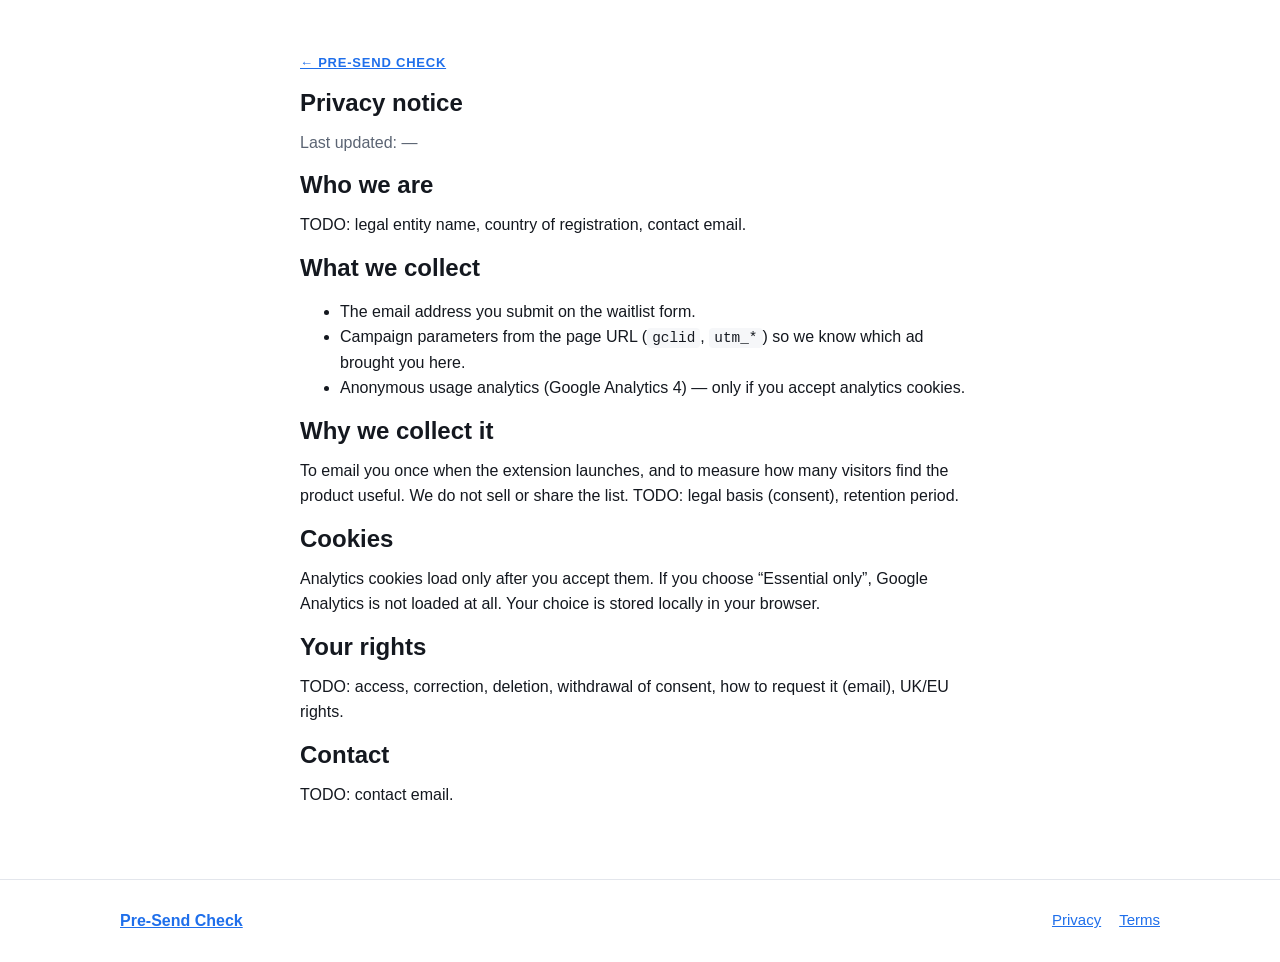
==== privacy.html @ e01e8b96 "Каркас лендинга Proposal Pre-Send Check Статический лендинг для проверки спроса на Chrome-расширение" ====
<!doctype html>
<html lang="en">
<head>
  <meta charset="utf-8">
  <meta name="viewport" content="width=device-width, initial-scale=1">
  <title>Privacy notice — Pre-Send Check</title>
  <meta name="description" content="How Pre-Send Check handles the email address you leave on the waitlist.">
  <meta name="robots" content="noindex">
  <link rel="icon" href="data:,">
  <link rel="stylesheet" href="assets/css/main.css">
</head>
<body>

<section class="section legal">
  <div class="container" style="max-width: 720px;">
    <p class="eyebrow"><a href="index.html">← Pre-Send Check</a></p>
    <h1>Privacy notice</h1>
    <p class="section__lead">Last updated: <!-- TODO: дата публикации --> —</p>

    <!-- TODO ЮРИДИЧЕСКИЙ ТЕКСТ. Без него Google Ads не пропустит модерацию.
         Ниже — каркас с пунктами, которые обязаны быть закрыты. Проверить перед запуском. -->

    <h2>Who we are</h2>
    <p>TODO: legal entity name, country of registration, contact email.</p>

    <h2>What we collect</h2>
    <ul>
      <li>The email address you submit on the waitlist form.</li>
      <li>Campaign parameters from the page URL (<code>gclid</code>, <code>utm_*</code>) so we know
        which ad brought you here.</li>
      <li>Anonymous usage analytics (Google Analytics 4) — only if you accept analytics cookies.</li>
    </ul>

    <h2>Why we collect it</h2>
    <p>
      To email you once when the extension launches, and to measure how many visitors find the
      product useful. We do not sell or share the list. TODO: legal basis (consent), retention
      period.
    </p>

    <h2>Cookies</h2>
    <p>
      Analytics cookies load only after you accept them. If you choose “Essential only”, Google
      Analytics is not loaded at all. Your choice is stored locally in your browser.
    </p>

    <h2>Your rights</h2>
    <p>TODO: access, correction, deletion, withdrawal of consent, how to request it (email), UK/EU rights.</p>

    <h2>Contact</h2>
    <p>TODO: contact email.</p>
  </div>
</section>

<footer class="footer">
  <div class="container footer__inner">
    <p class="footer__brand"><a href="index.html">Pre-Send Check</a></p>
    <nav class="footer__links">
      <a href="privacy.html">Privacy</a>
      <a href="terms.html">Terms</a>
    </nav>
  </div>
</footer>

<!-- Атрибуцию снимаем и здесь: человек мог зайти сразу на эту страницу из рекламы. -->
<script src="assets/js/config.js"></script>
<script src="assets/js/analytics.js"></script>
<script src="assets/js/app.js"></script>
</body>
</html>
---- assets/css/main.css ----
/* ============================================================
   Pre-Send Check — лендинг
   Порядок: токены → база → утилиты → секции → демо → модалка → баннер → адаптив
   Внешних шрифтов нет намеренно: блокирующая загрузка бьёт по CR.
   ============================================================ */

:root {
  --bg: #ffffff;
  --bg-muted: #f6f7f9;
  --text: #14181f;
  --text-soft: #5b6473;
  --border: #e3e6ec;

  --accent: #1f6feb;
  --accent-dark: #1a5cc4;

  --red: #d93838;
  --yellow: #e0a409;
  --green: #1a9c53;

  --red-soft: #fdeaea;
  --yellow-soft: #fdf4e0;
  --green-soft: #e8f6ee;

  --radius: 10px;
  --radius-lg: 16px;
  --shadow: 0 1px 2px rgba(20, 24, 31, .06), 0 8px 24px rgba(20, 24, 31, .06);

  --mono: ui-monospace, SFMono-Regular, "SF Mono", Menlo, Consolas, monospace;
  --sans: -apple-system, BlinkMacSystemFont, "Segoe UI", Roboto, Helvetica, Arial, sans-serif;
}

* { box-sizing: border-box; }

body {
  margin: 0;
  background: var(--bg);
  color: var(--text);
  font: 16px/1.6 var(--sans);
  -webkit-font-smoothing: antialiased;
}

body.is-locked { overflow: hidden; }

h1, h2, h3 { line-height: 1.2; margin: 0 0 .5em; }
p { margin: 0 0 1em; }
a { color: var(--accent); }

code {
  font: .9em/1 var(--mono);
  background: var(--bg-muted);
  padding: .15em .35em;
  border-radius: 4px;
}

.container {
  max-width: 1080px;
  margin: 0 auto;
  padding: 0 20px;
}

/* --- Кнопки ------------------------------------------------ */

.button {
  display: inline-flex;
  align-items: center;
  justify-content: center;
  gap: .5em;
  font: 600 15px/1 var(--sans);
  padding: 12px 20px;
  border: 1px solid transparent;
  border-radius: var(--radius);
  cursor: pointer;
  transition: background-color .15s, opacity .15s;
}

.button:disabled { opacity: .6; cursor: default; }

.button--primary { background: var(--accent); color: #fff; }
.button--primary:hover:not(:disabled) { background: var(--accent-dark); }

.button--ghost {
  background: transparent;
  color: var(--text);
  border-color: var(--border);
}
.button--ghost:hover { background: var(--bg-muted); }

.button--lg { padding: 15px 28px; font-size: 17px; }
.button--full { width: 100%; }

/* --- Секции ------------------------------------------------ */

.eyebrow {
  font: 600 13px/1 var(--sans);
  letter-spacing: .06em;
  text-transform: uppercase;
  color: var(--text-soft);
  margin-bottom: 20px;
}

.hero { padding: 72px 0 48px; }
.hero__inner { max-width: 720px; }
.hero__title { font-size: clamp(32px, 5vw, 52px); letter-spacing: -.02em; }
.hero__subtitle { font-size: 19px; color: var(--text-soft); margin-bottom: 28px; }
.hero__note { font-size: 14px; color: var(--text-soft); margin: 14px 0 0; }

.section { padding: 56px 0; }
.section--muted { background: var(--bg-muted); }
.section--cta { text-align: center; padding: 72px 0; }
.section__title { font-size: clamp(24px, 3vw, 32px); }
.section__lead { color: var(--text-soft); max-width: 560px; }
.section__lead--wide { max-width: 720px; font-size: 18px; }

.cards {
  display: grid;
  grid-template-columns: repeat(auto-fit, minmax(240px, 1fr));
  gap: 20px;
  margin-top: 28px;
}

.card {
  background: var(--bg);
  border: 1px solid var(--border);
  border-radius: var(--radius-lg);
  padding: 22px;
}
.card__icon { font-size: 22px; }
.card__title { font-size: 17px; margin-top: 10px; }
.card__text { color: var(--text-soft); font-size: 15px; margin: 0; }

.steps {
  list-style: none;
  padding: 0;
  margin: 28px 0 0;
  display: grid;
  grid-template-columns: repeat(auto-fit, minmax(240px, 1fr));
  gap: 24px;
}
.step__num {
  display: inline-flex;
  align-items: center;
  justify-content: center;
  width: 30px;
  height: 30px;
  border-radius: 50%;
  background: var(--accent);
  color: #fff;
  font: 600 14px/1 var(--sans);
}
.step__title { font-size: 17px; margin-top: 12px; }
.step__text { color: var(--text-soft); font-size: 15px; margin: 0; }

.footer { border-top: 1px solid var(--border); padding: 28px 0; }
.footer__inner { display: flex; justify-content: space-between; gap: 16px; flex-wrap: wrap; }
.footer__brand { font-weight: 600; margin: 0; }
.footer__links { display: flex; gap: 18px; font-size: 15px; }

/* ============================================================
   ДЕМО
   ============================================================ */

.demo__tabs { display: flex; gap: 8px; flex-wrap: wrap; margin: 24px 0 14px; }

.demo__tab {
  font: 500 14px/1 var(--sans);
  padding: 9px 14px;
  border: 1px solid var(--border);
  border-radius: 999px;
  background: var(--bg);
  color: var(--text-soft);
  cursor: pointer;
}
.demo__tab.is-active {
  background: var(--text);
  border-color: var(--text);
  color: #fff;
}

.demo__window {
  display: grid;
  grid-template-columns: 1.25fr 1fr;
  gap: 0;
  border: 1px solid var(--border);
  border-radius: var(--radius-lg);
  background: var(--bg);
  box-shadow: var(--shadow);
  overflow: hidden;
}

.demo__pane { padding: 18px 20px 22px; min-width: 0; }
.demo__pane--panel { background: var(--bg-muted); border-left: 1px solid var(--border); }

.demo__pane-head {
  display: flex;
  align-items: center;
  justify-content: space-between;
  margin-bottom: 14px;
}
.demo__pane-title { font: 600 13px/1 var(--sans); color: var(--text-soft); }

.demo__badge {
  font: 600 11px/1 var(--sans);
  letter-spacing: .06em;
  text-transform: uppercase;
  color: var(--text-soft);
  background: var(--bg-muted);
  border: 1px solid var(--border);
  border-radius: 999px;
  padding: 5px 10px;
}

.demo__text-wrap { position: relative; overflow: hidden; }

.demo__text {
  margin: 0;
  font: 14px/1.7 var(--mono);
  white-space: pre-wrap;
  word-break: break-word;
}

/* Полоса сканирования: 1.2 с сверху вниз, синхронно с config.scanDurationMs */
.demo__scanline {
  position: absolute;
  left: 0;
  right: 0;
  top: 0;
  height: 40px;
  opacity: 0;
  background: linear-gradient(180deg, transparent, rgba(31, 111, 235, .16), transparent);
}
.demo.is-scanning .demo__scanline {
  opacity: 1;
  animation: scan 1.2s linear;
}
@keyframes scan {
  from { transform: translateY(-40px); }
  to   { transform: translateY(100%); }
}

/* Подсветка фрагментов — строится в demo.js по полю match */
.hl {
  background: transparent;
  color: inherit;
  border-radius: 3px;
  padding: 1px 2px;
  box-shadow: inset 0 -2px 0 currentColor;
}
.hl--placeholder { color: var(--red); background: var(--red-soft); }
.hl--tos_risk    { color: var(--red); background: var(--red-soft); }
.hl--ai_cliche   { color: var(--yellow); background: var(--yellow-soft); }
.hl.is-active { outline: 2px solid currentColor; outline-offset: 1px; }

/* Светофор */
.light {
  display: flex;
  gap: 10px;
  padding: 12px 14px;
  background: var(--bg);
  border: 1px solid var(--border);
  border-radius: var(--radius);
}
.light__dot {
  width: 20px;
  height: 20px;
  border-radius: 50%;
  background: #d7dae1;
  transition: background-color .2s;
}
.light[data-verdict="red"]    .light__dot--red    { background: var(--red); }
.light[data-verdict="yellow"] .light__dot--yellow { background: var(--yellow); }
.light[data-verdict="green"]  .light__dot--green  { background: var(--green); }

.light__caption {
  min-height: 1.6em;
  margin: 10px 0 14px;
  font: 600 15px/1.4 var(--sans);
}

.demo__run { width: 100%; }
.demo__hint { font-size: 13px; color: var(--text-soft); margin: 12px 0 0; }

/* Карточки проблем */
.issues { list-style: none; padding: 0; margin: 16px 0 0; display: grid; gap: 8px; }

.issue {
  background: var(--bg);
  border: 1px solid var(--border);
  border-left: 3px solid var(--border);
  border-radius: var(--radius);
  opacity: 0;
  transform: translateY(6px);
  transition: opacity .2s, transform .2s;
}
.issue.is-visible { opacity: 1; transform: none; }
.issue--critical { border-left-color: var(--red); }
.issue--warning  { border-left-color: var(--yellow); }
.issue--note     { border-left-color: var(--green); }

.issue__head {
  display: flex;
  align-items: flex-start;
  gap: 10px;
  width: 100%;
  padding: 12px;
  background: none;
  border: 0;
  text-align: left;
  cursor: pointer;
  font: inherit;
}
.issue__icon { line-height: 1.4; }
.issue__titles { flex: 1; min-width: 0; }
.issue__category {
  display: block;
  font: 600 11px/1.4 var(--sans);
  letter-spacing: .05em;
  text-transform: uppercase;
  color: var(--text-soft);
}
.issue__title { display: block; font-size: 14px; font-weight: 500; }
.issue__chevron { color: var(--text-soft); transition: transform .15s; }
.issue.is-open .issue__chevron { transform: rotate(180deg); }

.issue__body { padding: 0 12px 12px 34px; }
.issue__detail { font-size: 14px; color: var(--text-soft); margin-bottom: .6em; }
.issue__fix { font-size: 14px; margin: 0; }
.issue__fix-label {
  font: 600 11px/1 var(--sans);
  letter-spacing: .05em;
  text-transform: uppercase;
  color: var(--green);
  margin-right: 6px;
}

/* ============================================================
   МОДАЛКА
   ============================================================ */

.modal { position: fixed; inset: 0; z-index: 50; display: grid; place-items: center; padding: 20px; }
.modal[hidden] { display: none; }
.modal__backdrop { position: absolute; inset: 0; background: rgba(20, 24, 31, .55); }

.modal__dialog {
  position: relative;
  width: 100%;
  max-width: 420px;
  background: var(--bg);
  border-radius: var(--radius-lg);
  padding: 28px;
  box-shadow: 0 20px 60px rgba(20, 24, 31, .3);
}

.modal__close {
  position: absolute;
  top: 10px;
  right: 12px;
  width: 32px;
  height: 32px;
  font-size: 22px;
  line-height: 1;
  background: none;
  border: 0;
  color: var(--text-soft);
  cursor: pointer;
}

.modal__title { font-size: 22px; }
.modal__text { color: var(--text-soft); font-size: 15px; }

.lead__label {
  display: block;
  font: 600 13px/1 var(--sans);
  margin-bottom: 6px;
}
.lead__input {
  width: 100%;
  font: 16px/1 var(--sans);
  padding: 12px 14px;
  border: 1px solid var(--border);
  border-radius: var(--radius);
  margin-bottom: 12px;
}
.lead__input:focus { outline: 2px solid var(--accent); outline-offset: 1px; }
.lead__input[aria-invalid="true"] { border-color: var(--red); }
.lead__error { color: var(--red); font-size: 14px; margin: -4px 0 10px; }
.lead__legal { font-size: 12px; color: var(--text-soft); margin: 12px 0 0; }

.price__amount { font: 700 40px/1 var(--sans); margin: 4px 0 8px; }
.price__period { font-size: 17px; font-weight: 500; color: var(--text-soft); }
.price__done { margin: 12px 0 0; font-size: 14px; color: var(--green); font-weight: 600; }

/* ============================================================
   COOKIE-БАННЕР
   ============================================================ */

.cookie {
  position: fixed;
  bottom: 16px;
  left: 16px;
  right: 16px;
  z-index: 40;
  max-width: 620px;
  margin: 0 auto;
  display: flex;
  align-items: center;
  gap: 16px;
  flex-wrap: wrap;
  padding: 14px 16px;
  background: var(--bg);
  border: 1px solid var(--border);
  border-radius: var(--radius-lg);
  box-shadow: var(--shadow);
}
.cookie[hidden] { display: none; }
.cookie__text { flex: 1; min-width: 220px; font-size: 14px; margin: 0; color: var(--text-soft); }
.cookie__actions { display: flex; gap: 8px; }
.cookie .button { padding: 9px 14px; font-size: 14px; }

/* ============================================================
   АДАПТИВ — две колонки не помещаются ниже 900px
   ============================================================ */

@media (max-width: 899px) {
  .demo__window { grid-template-columns: 1fr; }
  .demo__pane--panel { border-left: 0; border-top: 1px solid var(--border); }
  .hero { padding: 48px 0 32px; }
  .section { padding: 40px 0; }
}

@media (prefers-reduced-motion: reduce) {
  * { animation: none !important; transition: none !important; }
  .demo.is-scanning .demo__scanline { opacity: 0; }
}
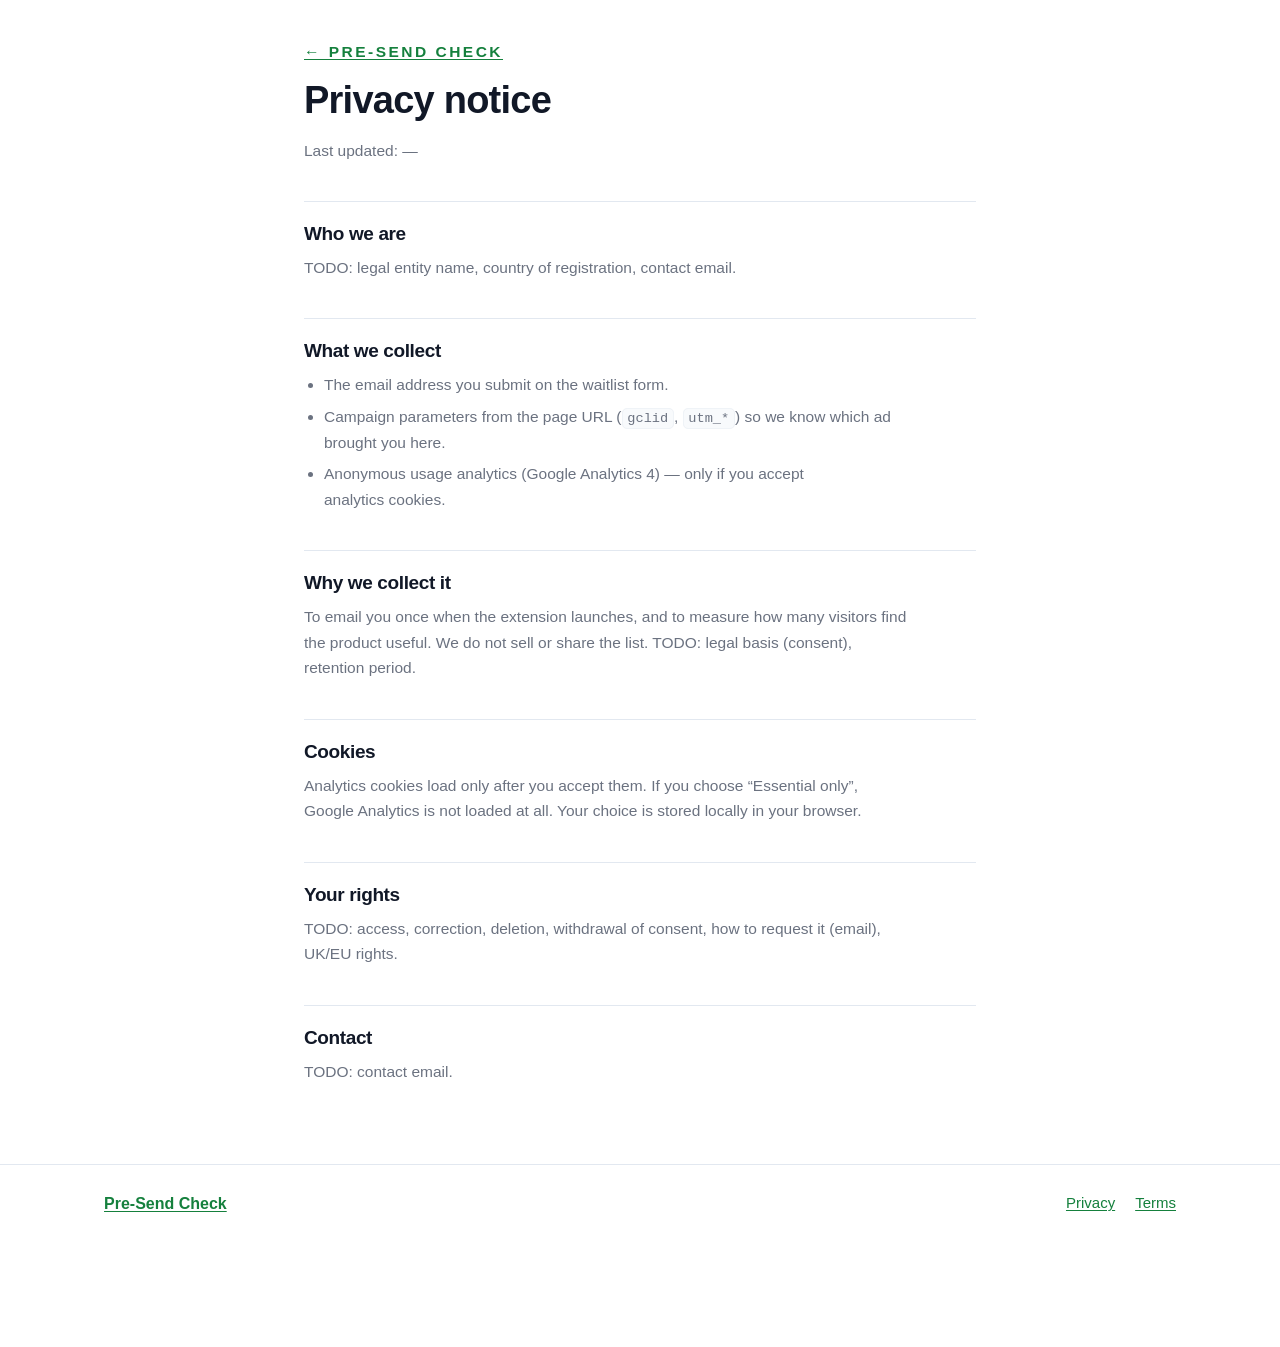
==== commit 655450d6: "Базовое SEO: canonical, OG, иконки, robots.txt, sitemap.xml Домен presend.anytoolai.store прописан а" ====
--- a/privacy.html
+++ b/privacy.html
@@ -5,15 +5,20 @@
   <meta name="viewport" content="width=device-width, initial-scale=1">
   <title>Privacy notice — Pre-Send Check</title>
   <meta name="description" content="How Pre-Send Check handles the email address you leave on the waitlist.">
-  <meta name="robots" content="noindex">
-  <link rel="icon" href="data:,">
+  <!-- noindex осознанно: юридический текст в выдаче не нужен, но страница обязана быть
+       открытой и залинкованной — иначе модерация Google Ads её не увидит. В sitemap.xml
+       по той же причине не входит. -->
+  <meta name="robots" content="noindex, follow">
+  <meta name="theme-color" content="#111827">
+  <link rel="icon" href="assets/favicon.svg" type="image/svg+xml">
+  <link rel="apple-touch-icon" href="assets/apple-touch-icon.png">
   <link rel="stylesheet" href="assets/css/main.css">
 </head>
 <body>
 
 <section class="section legal">
   <div class="container" style="max-width: 720px;">
-    <p class="eyebrow"><a href="index.html">← Pre-Send Check</a></p>
+    <p class="eyebrow"><a href="/">← Pre-Send Check</a></p>
     <h1>Privacy notice</h1>
     <p class="section__lead">Last updated: <!-- TODO: дата публикации --> —</p>
 
@@ -54,7 +59,7 @@
 
 <footer class="footer">
   <div class="container footer__inner">
-    <p class="footer__brand"><a href="index.html">Pre-Send Check</a></p>
+    <p class="footer__brand"><a href="/">Pre-Send Check</a></p>
     <nav class="footer__links">
       <a href="privacy.html">Privacy</a>
       <a href="terms.html">Terms</a>
--- a/assets/css/main.css
+++ b/assets/css/main.css
@@ -1,62 +1,153 @@
 /* ============================================================
-   Pre-Send Check — лендинг
-   Порядок: токены → база → утилиты → секции → демо → модалка → баннер → адаптив
+   Greenlight — лендинг Proposal Pre-Send Check. Палитра брендборда.
+   Порядок: токены → база → утилиты → секции → демо → модалка → баннер →
+            липкая полоса → длинный текст → адаптив → reduced-motion
+
    Внешних шрифтов нет намеренно: блокирующая загрузка бьёт по CR.
+   Ни одного hex-а внутри правил — только переменные из :root.
+   Полоса сканирования 1.2s === PRESEND_CONFIG.scanDurationMs.
    ============================================================ */
 
 :root {
-  --bg: #ffffff;
-  --bg-muted: #f6f7f9;
-  --text: #14181f;
-  --text-soft: #5b6473;
-  --border: #e3e6ec;
-
-  --accent: #1f6feb;
-  --accent-dark: #1a5cc4;
-
-  --red: #d93838;
-  --yellow: #e0a409;
-  --green: #1a9c53;
-
-  --red-soft: #fdeaea;
-  --yellow-soft: #fdf4e0;
-  --green-soft: #e8f6ee;
-
-  --radius: 10px;
+  /* --- Поверхности и текст --- */
+  --surface:        #ffffff;
+  --surface-sunken: #fcfdfe;
+  --paper:          #f8fafc;
+  --paper-deep:     #eef2f6;
+  --dark:           #111827;
+  /* Две ступени поверх --dark: карточка показа продукта и блоки внутри неё.
+     Проверено на --text-on-dark: 6.2:1 на raised, 6.7:1 на sunken. */
+  --dark-raised:    #171f2f;
+  --dark-sunken:    #0d1320;
+  --dark-border:    #252f42;
+
+  --text:       #111827;
+  --text-soft:  #6b7280;
+  --text-faint: #6b7280;
+  --text-invert:#f8fafc;
+  /* Только для текста на тёмной заливке: на белом даёт 2.5:1 и там запрещён. */
+  --text-on-dark: #9ca3af;
+
+  --border:      #e2e8f0;
+  --border-soft: #eff3f7;
+  --border-firm: #cbd5e1;
+
+  /* --- Брендовый зелёный. Работает заливкой, но НЕ цветом текста на светлом:
+     #22c55e на белом даёт 2.3:1. Для текста и ссылок — --accent-link. --- */
+  --accent:      #22c55e;
+  --accent-dark: #16a34a;
+  --accent-ink:  #052e16;   /* краска поверх зелёной заливки */
+  --accent-link: #15803d;   /* зелёный, пригодный для текста на светлом */
+  --accent-soft: #f1f5f9;
+  --accent-dim:  #86efac;   /* только на тёмном */
+
+  /* --- Светофор. Зарезервированная семантика, вне вердикта не используется. --- */
+  --red:    #ef4444;
+  --yellow: #eab308;
+  --green:  #22c55e;
+
+  /* Тексты сигналов — отдельные токены: на белом нужен контраст ≥ 4.5:1. */
+  --red-text:    #dc2626;
+  --yellow-text: #a16207;
+  --green-text:  #15803d;
+
+  --dot-off: #e5e7eb;
+
+  /* Подложка карточки вердикта — тонкий фон сигнала, текст поверх остаётся контрастным. */
+  --red-tint:    #fef2f2;
+  --red-edge:    #fecaca;
+  --yellow-tint: #fefce8;
+  --yellow-edge: #fde68a;
+  --green-tint:  #f0fdf4;
+  --green-edge:  #bbf7d0;
+
+  /* --- Подсветка фрагментов. Читаемость важнее заметности: по ним читают. --- */
+  --hl-placeholder-bg:   #fef3c7;
+  --hl-placeholder-text: #78350f;
+  --hl-placeholder-line: #b45309;
+
+  --hl-ai-bg:   #e5e7eb;
+  --hl-ai-text: #111827;
+  --hl-ai-line: #94a3b8;
+
+  --hl-tos-bg:   #fee2e2;
+  --hl-tos-text: #7f1d1d;
+  --hl-tos-line: #ef4444;
+
+  /* Применённое исправление. Зелёный здесь — тот же сигнал, что и у зелёного вердикта. */
+  --hl-fixed-bg:   #dcfce7;
+  --hl-fixed-text: #14532d;
+  --hl-fixed-line: #16a34a;
+
+  /* --- Форма --- */
+  --radius-sm: 7px;
+  --radius:    10px;
   --radius-lg: 16px;
-  --shadow: 0 1px 2px rgba(20, 24, 31, .06), 0 8px 24px rgba(20, 24, 31, .06);
+  --radius-pill: 999px;
+
+  --shadow-sm:   0 1px 2px rgba(17, 24, 39, .06);
+  --shadow:      0 1px 2px rgba(17, 24, 39, .05), 0 10px 26px rgba(17, 24, 39, .07);
+  --shadow-modal:0 20px 56px rgba(17, 24, 39, .28);
+  --shadow-up:   0 -6px 22px rgba(17, 24, 39, .09);
+
+  --focus: 0 0 0 3px rgba(34, 197, 94, .35);
+
+  /* Ореолы и полоса сканирования: те же цвета, что у токенов выше, но с альфой. */
+  --halo-red:    rgba(239, 68, 68, .18);
+  --halo-yellow: rgba(234, 179, 8, .2);
+  --halo-green:  rgba(34, 197, 94, .18);
+  --scan-soft:   rgba(34, 197, 94, .14);
+  --scan-firm:   rgba(34, 197, 94, .55);
+  --tint-red:    rgba(239, 68, 68, .14);
 
   --mono: ui-monospace, SFMono-Regular, "SF Mono", Menlo, Consolas, monospace;
-  --sans: -apple-system, BlinkMacSystemFont, "Segoe UI", Roboto, Helvetica, Arial, sans-serif;
+  /* Inter — из брендборда. Подключать только самохостом: woff2 + font-display: swap.
+     Пока файла нет, стек падает на системный шрифт и страница не ждёт загрузки. */
+  --sans: Inter, -apple-system, BlinkMacSystemFont, "Segoe UI", Helvetica, Arial, sans-serif;
+
+  /* Высота липкой полосы: на неё же отодвигается футер, чтобы ссылки не закрывались. */
+  --sticky-h: 104px;
 }
 
 * { box-sizing: border-box; }
 
 body {
   margin: 0;
-  background: var(--bg);
+  background: var(--surface);
   color: var(--text);
-  font: 16px/1.6 var(--sans);
+  font: 16px/1.65 var(--sans);
   -webkit-font-smoothing: antialiased;
+  text-wrap: pretty;
 }
 
 body.is-locked { overflow: hidden; }
 
-h1, h2, h3 { line-height: 1.2; margin: 0 0 .5em; }
+h1, h2, h3 { line-height: 1.18; margin: 0 0 .5em; letter-spacing: -.02em; }
+h3 { letter-spacing: -.01em; }
 p { margin: 0 0 1em; }
-a { color: var(--accent); }
+
+a { color: var(--accent-link); text-decoration-thickness: 1px; text-underline-offset: 2px; }
+a:hover { color: var(--accent-dark); }
+
+/* Один общий фокус на всё интерактивное, включая крестик модалки. */
+:focus-visible {
+  outline: 2px solid var(--accent);
+  outline-offset: 2px;
+  border-radius: var(--radius-sm);
+}
 
 code {
-  font: .9em/1 var(--mono);
-  background: var(--bg-muted);
+  font: .88em/1 var(--mono);
+  background: var(--paper);
+  border: 1px solid var(--border-soft);
   padding: .15em .35em;
-  border-radius: 4px;
+  border-radius: 5px;
 }
 
 .container {
-  max-width: 1080px;
+  max-width: 1120px;
   margin: 0 auto;
-  padding: 0 20px;
+  padding: 0 24px;
 }
 
 /* --- Кнопки ------------------------------------------------ */
@@ -67,156 +158,404 @@
   justify-content: center;
   gap: .5em;
   font: 600 15px/1 var(--sans);
-  padding: 12px 20px;
+  padding: 13px 20px;
+  min-height: 44px;
   border: 1px solid transparent;
   border-radius: var(--radius);
   cursor: pointer;
-  transition: background-color .15s, opacity .15s;
-}
-
-.button:disabled { opacity: .6; cursor: default; }
-
-.button--primary { background: var(--accent); color: #fff; }
+  transition: background-color .15s, box-shadow .15s, color .15s;
+}
+
+.button:disabled { cursor: default; }
+
+.button--primary {
+  background: var(--accent);
+  color: var(--accent-ink);
+  box-shadow: var(--shadow-sm);
+}
 .button--primary:hover:not(:disabled) { background: var(--accent-dark); }
+.button--primary:disabled {
+  background: var(--paper-deep);
+  color: var(--text-faint);
+  box-shadow: none;
+}
 
 .button--ghost {
-  background: transparent;
+  background: var(--surface);
   color: var(--text);
-  border-color: var(--border);
-}
-.button--ghost:hover { background: var(--bg-muted); }
-
-.button--lg { padding: 15px 28px; font-size: 17px; }
+  border-color: var(--border-firm);
+}
+.button--ghost:hover { background: var(--paper); }
+
+.button--lg { padding: 16px 28px; font-size: 17px; min-height: 52px; }
 .button--full { width: 100%; }
 
 /* --- Секции ------------------------------------------------ */
 
 .eyebrow {
-  font: 600 13px/1 var(--sans);
-  letter-spacing: .06em;
+  font: 700 11.5px/1 var(--sans);
+  letter-spacing: .16em;
   text-transform: uppercase;
   color: var(--text-soft);
-  margin-bottom: 20px;
-}
-
-.hero { padding: 72px 0 48px; }
-.hero__inner { max-width: 720px; }
-.hero__title { font-size: clamp(32px, 5vw, 52px); letter-spacing: -.02em; }
-.hero__subtitle { font-size: 19px; color: var(--text-soft); margin-bottom: 28px; }
-.hero__note { font-size: 14px; color: var(--text-soft); margin: 14px 0 0; }
-
-.section { padding: 56px 0; }
-.section--muted { background: var(--bg-muted); }
-.section--cta { text-align: center; padding: 72px 0; }
-.section__title { font-size: clamp(24px, 3vw, 32px); }
-.section__lead { color: var(--text-soft); max-width: 560px; }
-.section__lead--wide { max-width: 720px; font-size: 18px; }
+  margin: 0 0 18px;
+}
+
+/* Hero держим компактным: верх демо обязан попадать на первый экран.
+   Hero и финальный CTA — тёмная заливка бренда, страница закрывается тем же фоном. */
+.hero {
+  padding: clamp(40px, 5vw, 64px) 0 clamp(48px, 6vw, 72px);
+  background: var(--dark);
+  color: var(--text-invert);
+}
+.hero .eyebrow { color: var(--accent); }
+/* На тёмном только --text-on-dark: --text-soft/--text-faint дают здесь 3.6:1. */
+.hero__subtitle, .hero__note { color: var(--text-on-dark); }
+/* Две колонки: текст и показ продукта. Ограничена колонка, а не сам .container —
+   max-width на контейнере вместе с его margin: 0 auto центрировал hero и уводил
+   его от левого края страницы. */
+.hero__inner {
+  max-width: 1120px;
+  display: grid;
+  gap: clamp(28px, 4vw, 56px);
+  align-items: center;
+}
+.hero__copy { max-width: 720px; }
+.hero__title { font-size: clamp(34px, 5.2vw, 56px); margin-bottom: .35em; }
+.hero__subtitle {
+  font-size: clamp(17px, 1.5vw, 19px);
+  max-width: 62ch;
+  margin-bottom: 26px;
+}
+.hero__note { font-size: 14px; margin: 14px 0 0; }
+
+/* Правая колонка hero: строка из черновика → вердикт → готовая замена.
+   Тот же разбор, что даёт демо ниже, — только статичный и на один случай. */
+@media (min-width: 900px) {
+  .hero__inner { grid-template-columns: minmax(0, 1fr) minmax(0, .9fr); }
+}
+
+/* Карточка и светофор — два отдельных предмета в ряд. Светофор тянется на всю высоту
+   карточки (align-items по умолчанию stretch), поэтому высоту ему не задаём. */
+.showcase {
+  display: grid;
+  grid-template-columns: minmax(0, 1fr) auto;
+  gap: 14px;
+}
+
+/* Сама карточка. Три состояния наложены в одну ячейку: её высота равна самому высокому
+   из них, поэтому переключение не двигает ни кнопку hero, ни границу первого экрана. */
+.showcase__body {
+  display: grid;
+  padding: 18px;
+  background: var(--dark-raised);
+  border: 1px solid var(--dark-border);
+  border-radius: var(--radius-lg);
+}
+.showcase__state {
+  grid-area: 1 / 1;
+  display: grid;
+  gap: 14px;
+  align-content: start;
+  opacity: 0;
+  visibility: hidden;
+  transition: opacity .35s ease-out;
+}
+.showcase__state.is-active { opacity: 1; visibility: visible; }
+
+.showcase__block {
+  padding: 15px 17px;
+  background: var(--dark-sunken);
+  border: 1px solid var(--dark-border);
+  border-radius: var(--radius);
+}
+
+/* Моноширинный лейбл — единственное место на странице, где он несёт роль подписи к блоку. */
+.showcase__label {
+  margin: 0 0 9px;
+  font: 500 10.5px/1 var(--mono);
+  letter-spacing: .16em;
+  text-transform: uppercase;
+  color: var(--text-on-dark);
+}
+
+.showcase__text { margin: 0; font-size: 14.5px; line-height: 1.6; color: var(--text-on-dark); }
+/* Замена — то, ради чего смотрят карточку: она ярче исходной строки. */
+.showcase__text--bright { color: var(--text-invert); }
+
+/* Цвет вердикта идёт от состояния. На тёмном берутся заливочные --red/--yellow/--accent,
+   а не текстовые --*-text: те затемнены под белый фон и здесь дают меньше контраста.
+   19px/680 — крупный текст по WCAG, порог 3:1; худшая пара (--red) даёт 4.4:1. */
+.showcase__verdict {
+  margin: 0;
+  font: 680 19px/1.25 var(--sans);
+  letter-spacing: -.01em;
+}
+.showcase[data-verdict="red"]    .showcase__verdict { color: var(--red); }
+.showcase[data-verdict="yellow"] .showcase__verdict { color: var(--yellow); }
+.showcase[data-verdict="green"]  .showcase__verdict { color: var(--accent); }
+
+/* Светофор справа. Вертикальный и мелкий: это указатель состояния, а не орган управления —
+   кликать по нему нечего, весь интерактив живёт в демо ниже. */
+/* Корпус по размеру ламп, а не по высоте карточки: растянутый на всю высоту, он давал
+   три мелкие точки на большом расстоянии — это читалось как индикаторы, а не как светофор.
+   Пропорция примерно 1:2.6 и лампы почти во всю ширину корпуса — как у настоящего.
+   Поверхность та же, что у карточки: стоя на --dark рядом с ней, он должен читаться
+   предметом того же ряда. */
+.showcase__light {
+  align-self: center;
+  display: flex;
+  flex-direction: column;
+  gap: 18px;
+  padding: 16px;
+  background: var(--dark-raised);
+  border: 1px solid var(--dark-border);
+  border-radius: var(--radius-lg);
+}
+/* Лампа — кнопка. Область нажатия 44px, сама лампа 38px: отрицательный margin съедает
+   разницу, поэтому шаг ламп и ширина корпуса остаются прежними. */
+.showcase__dot {
+  display: grid;
+  place-items: center;
+  width: 44px;
+  height: 44px;
+  margin: -3px;
+  padding: 0;
+  background: none;
+  border: 0;
+  border-radius: 50%;
+  cursor: pointer;
+}
+.showcase__lamp {
+  width: 38px;
+  height: 38px;
+  border-radius: 50%;
+  background: var(--dark-border);
+  transition: background-color .35s, box-shadow .35s;
+}
+
+/* Наведение подкрашивает лампу её собственным цветом вполсилы — тем же токеном ореола.
+   Без этого погашенная лампа никак не показывает, что по ней вообще можно нажать. */
+.showcase__dot--red:hover    .showcase__lamp { background: var(--halo-red); }
+.showcase__dot--yellow:hover .showcase__lamp { background: var(--halo-yellow); }
+.showcase__dot--green:hover  .showcase__lamp { background: var(--halo-green); }
+
+.showcase[data-verdict="red"] .showcase__dot--red .showcase__lamp {
+  background: var(--red);
+  box-shadow: 0 0 0 7px var(--halo-red);
+}
+.showcase[data-verdict="yellow"] .showcase__dot--yellow .showcase__lamp {
+  background: var(--yellow);
+  box-shadow: 0 0 0 7px var(--halo-yellow);
+}
+.showcase[data-verdict="green"] .showcase__dot--green .showcase__lamp {
+  background: var(--green);
+  box-shadow: 0 0 0 7px var(--halo-green);
+}
+
+.showcase__note { margin: 0; font-size: 13.5px; line-height: 1.6; color: var(--text-on-dark); }
+
+.section { padding: clamp(40px, 5vw, 64px) 0; }
+
+/* Фоновых заливок две на всю страницу: белая и --paper.
+   Paper отдан демо, финальный CTA закрывает страницу тёмным. */
+.demo { background: var(--paper); border-block: 1px solid var(--border); }
+.section--muted { background: var(--surface-sunken); }
+.section--cta {
+  text-align: center;
+  padding: clamp(56px, 6vw, 84px) 0;
+  background: var(--dark);
+  color: var(--text-invert);
+  border-block: 0;
+}
+.section__title { font-size: clamp(25px, 3vw, 34px); }
+.section__lead { color: var(--text-soft); max-width: 66ch; font-size: 16.5px; }
+.section__lead--wide { max-width: 72ch; font-size: 18px; }
 
 .cards {
   display: grid;
-  grid-template-columns: repeat(auto-fit, minmax(240px, 1fr));
-  gap: 20px;
-  margin-top: 28px;
+  grid-template-columns: repeat(auto-fit, minmax(260px, 1fr));
+  gap: 16px;
+  margin-top: 30px;
 }
 
 .card {
-  background: var(--bg);
+  background: var(--surface);
   border: 1px solid var(--border);
   border-radius: var(--radius-lg);
-  padding: 22px;
-}
-.card__icon { font-size: 22px; }
-.card__title { font-size: 17px; margin-top: 10px; }
-.card__text { color: var(--text-soft); font-size: 15px; margin: 0; }
+  padding: 22px 22px 24px;
+}
+.card__icon {
+  display: inline-flex;
+  align-items: center;
+  justify-content: center;
+  width: 34px;
+  height: 34px;
+  border-radius: var(--radius-sm);
+  background: var(--accent);
+  color: var(--accent-ink);
+  font-size: 17px;
+}
+.card__title { font-size: 17.5px; margin: 14px 0 6px; }
+.card__text { color: var(--text-soft); font-size: 14.5px; margin: 0; max-width: 44ch; }
 
 .steps {
   list-style: none;
   padding: 0;
-  margin: 28px 0 0;
+  margin: 30px 0 0;
   display: grid;
-  grid-template-columns: repeat(auto-fit, minmax(240px, 1fr));
-  gap: 24px;
+  grid-template-columns: repeat(auto-fit, minmax(250px, 1fr));
+  gap: 20px;
+}
+.step {
+  background: var(--surface);
+  border: 1px solid var(--border);
+  border-radius: var(--radius-lg);
+  padding: 20px 22px 22px;
 }
 .step__num {
   display: inline-flex;
   align-items: center;
   justify-content: center;
-  width: 30px;
-  height: 30px;
+  width: 28px;
+  height: 28px;
   border-radius: 50%;
   background: var(--accent);
-  color: #fff;
-  font: 600 14px/1 var(--sans);
-}
-.step__title { font-size: 17px; margin-top: 12px; }
-.step__text { color: var(--text-soft); font-size: 15px; margin: 0; }
-
-.footer { border-top: 1px solid var(--border); padding: 28px 0; }
+  color: var(--accent-ink);
+  font: 650 13px/1 var(--sans);
+}
+.step__title { font-size: 17px; margin: 13px 0 5px; }
+.step__text { color: var(--text-soft); font-size: 14.5px; margin: 0; max-width: 40ch; }
+
+.footer {
+  border-top: 1px solid var(--border);
+  padding: 26px 0;
+  /* Место под липкую полосу: её крестик не должен быть единственным способом дойти до Terms. */
+  padding-bottom: calc(26px + var(--sticky-h));
+}
 .footer__inner { display: flex; justify-content: space-between; gap: 16px; flex-wrap: wrap; }
-.footer__brand { font-weight: 600; margin: 0; }
-.footer__links { display: flex; gap: 18px; font-size: 15px; }
+.footer__brand { font-weight: 650; margin: 0; }
+.footer__links { display: flex; gap: 20px; font-size: 15px; }
 
 /* ============================================================
-   ДЕМО
+   ДЕМО — главный блок страницы, весь визуальный акцент здесь
    ============================================================ */
 
-.demo__tabs { display: flex; gap: 8px; flex-wrap: wrap; margin: 24px 0 14px; }
+.demo__tabs {
+  display: flex;
+  gap: 6px;
+  flex-wrap: wrap;
+  width: fit-content;
+  margin: 22px 0 14px;
+  padding: 4px;
+  background: var(--paper-deep);
+  border-radius: var(--radius);
+}
 
 .demo__tab {
-  font: 500 14px/1 var(--sans);
+  font: 500 13px/1 var(--sans);
   padding: 9px 14px;
-  border: 1px solid var(--border);
-  border-radius: 999px;
-  background: var(--bg);
+  min-height: 38px;
+  border: 0;
+  border-radius: var(--radius-sm);
+  background: transparent;
   color: var(--text-soft);
   cursor: pointer;
-}
+  transition: background-color .15s, color .15s;
+}
+.demo__tab:hover { color: var(--text); }
 .demo__tab.is-active {
-  background: var(--text);
-  border-color: var(--text);
-  color: #fff;
+  background: var(--surface);
+  color: var(--text);
+  font-weight: 650;
+  box-shadow: var(--shadow-sm);
 }
 
 .demo__window {
   display: grid;
-  grid-template-columns: 1.25fr 1fr;
-  gap: 0;
+  grid-template-columns: 1.22fr .78fr;
   border: 1px solid var(--border);
   border-radius: var(--radius-lg);
-  background: var(--bg);
+  background: var(--surface);
   box-shadow: var(--shadow);
   overflow: hidden;
 }
 
-.demo__pane { padding: 18px 20px 22px; min-width: 0; }
-.demo__pane--panel { background: var(--bg-muted); border-left: 1px solid var(--border); }
+.demo__pane { min-width: 0; padding: 0 0 20px; }
+.demo__pane--panel {
+  background: var(--paper);
+  border-left: 1px solid var(--border);
+}
 
 .demo__pane-head {
   display: flex;
   align-items: center;
   justify-content: space-between;
-  margin-bottom: 14px;
-}
-.demo__pane-title { font: 600 13px/1 var(--sans); color: var(--text-soft); }
+  gap: 12px;
+  padding: 11px 18px;
+  margin-bottom: 18px;
+  background: var(--surface-sunken);
+  border-bottom: 1px solid var(--border-soft);
+}
+.demo__pane--panel .demo__pane-head { background: var(--surface); }
+
+.demo__pane-title {
+  font: 650 12.5px/1 var(--sans);
+  color: var(--text);
+  letter-spacing: .01em;
+}
+/* Точка перед «Pre-Send Check» — это единственная декорация в блоке. */
+.demo__pane-title::before {
+  content: "";
+  display: inline-block;
+  width: 7px;
+  height: 7px;
+  margin-right: 8px;
+  border-radius: 50%;
+  background: var(--accent);
+  vertical-align: middle;
+}
+
+/* Карточка-интро над текстом предложения: бейдж + пояснение, что это за текст. */
+.demo__pane--text .demo__pane-head {
+  flex-direction: column;
+  align-items: flex-start;
+  gap: 12px;
+  margin: 18px 18px 16px;
+  padding: 18px;
+  background: var(--accent-soft);
+  border: 1px solid var(--border);
+  border-radius: var(--radius-lg);
+}
+.demo__pane-note {
+  margin: 0;
+  max-width: 56ch;
+  font-size: 13.5px;
+  line-height: 1.6;
+  color: var(--text-soft);
+}
 
 .demo__badge {
-  font: 600 11px/1 var(--sans);
-  letter-spacing: .06em;
+  font-size: 10.5px;
+  font-weight: 700;
+  line-height: 1;
+  letter-spacing: .14em;
   text-transform: uppercase;
-  color: var(--text-soft);
-  background: var(--bg-muted);
-  border: 1px solid var(--border);
-  border-radius: 999px;
-  padding: 5px 10px;
-}
-
-.demo__text-wrap { position: relative; overflow: hidden; }
+  color: var(--accent-ink);
+  background: var(--accent);
+  border: 0;
+  border-radius: var(--radius-pill);
+  padding: 7px 12px;
+}
+
+.demo__text-wrap { position: relative; overflow: hidden; padding: 0 22px; }
 
 .demo__text {
   margin: 0;
-  font: 14px/1.7 var(--mono);
+  font: 13.5px/1.9 var(--mono);
+  color: var(--text);
   white-space: pre-wrap;
   word-break: break-word;
+  max-width: 68ch;
 }
 
 /* Полоса сканирования: 1.2 с сверху вниз, синхронно с config.scanDurationMs */
@@ -225,69 +564,207 @@
   left: 0;
   right: 0;
   top: 0;
-  height: 40px;
+  height: 44px;
   opacity: 0;
-  background: linear-gradient(180deg, transparent, rgba(31, 111, 235, .16), transparent);
+  pointer-events: none;
+  background: linear-gradient(180deg,
+              transparent,
+              var(--scan-soft) 55%,
+              var(--scan-firm) 96%,
+              transparent);
 }
 .demo.is-scanning .demo__scanline {
   opacity: 1;
   animation: scan 1.2s linear;
 }
 @keyframes scan {
-  from { transform: translateY(-40px); }
+  from { transform: translateY(-44px); }
   to   { transform: translateY(100%); }
 }
 
-/* Подсветка фрагментов — строится в demo.js по полю match */
+/* --- Подсветка фрагментов. Строится в demo.js по полю match.
+   Три категории отличаются не только цветом: разный стиль подчёркивания. --- */
 .hl {
-  background: transparent;
-  color: inherit;
   border-radius: 3px;
   padding: 1px 2px;
-  box-shadow: inset 0 -2px 0 currentColor;
-}
-.hl--placeholder { color: var(--red); background: var(--red-soft); }
-.hl--tos_risk    { color: var(--red); background: var(--red-soft); }
-.hl--ai_cliche   { color: var(--yellow); background: var(--yellow-soft); }
-.hl.is-active { outline: 2px solid currentColor; outline-offset: 1px; }
-
-/* Светофор */
+  cursor: pointer;
+}
+.hl--placeholder {
+  background: var(--hl-placeholder-bg);
+  color: var(--hl-placeholder-text);
+  border-bottom: 2px dotted var(--hl-placeholder-line);
+}
+.hl--ai_cliche {
+  background: var(--hl-ai-bg);
+  color: var(--hl-ai-text);
+  border-bottom: 2px solid var(--hl-ai-line);
+}
+.hl--tos_risk {
+  background: var(--hl-tos-bg);
+  color: var(--hl-tos-text);
+  border-bottom: 2px solid var(--hl-tos-line);
+}
+/* Применённая замена остаётся отмеченной до сброса: видно, что именно поменялось. */
+.hl--fixed {
+  background: var(--hl-fixed-bg);
+  color: var(--hl-fixed-text);
+  border-bottom: 2px solid var(--hl-fixed-line);
+  cursor: default;
+}
+/* Анимируется только последняя замена — иначе при «Fix errors» мигает весь текст. */
+.hl--fixed.is-new { animation: fix-in .5s ease-out; }
+
+@keyframes fix-in {
+  from { background: var(--hl-fixed-line); color: var(--text-invert); }
+  to   { background: var(--hl-fixed-bg); color: var(--hl-fixed-text); }
+}
+
+/* Активная подсветка: обводка акцентом, а не сменой фона — текст остаётся читаемым. */
+.hl.is-active {
+  box-shadow: 0 0 0 2px var(--accent);
+  border-radius: 4px;
+}
+
+/* --- Светофор. Светофор и подпись — одна карточка: .light верх, .light__caption низ. --- */
 .light {
   display: flex;
-  gap: 10px;
-  padding: 12px 14px;
-  background: var(--bg);
+  align-items: center;
+  gap: 9px;
+  margin: 0 18px;
+  padding: 16px 16px 0;
+  background: var(--surface);
   border: 1px solid var(--border);
+  border-bottom: 0;
+  border-radius: 14px 14px 0 0;
+}
+.light__dot {
+  width: 14px;
+  height: 14px;
+  border-radius: 50%;
+  background: var(--dot-off);
+  box-shadow: inset 0 0 0 1px var(--border-firm);
+  transition: background-color .2s, box-shadow .2s;
+}
+/* Активная точка: цвет + ореол, чтобы неактивное состояние читалось однозначно. */
+.light[data-verdict="red"] .light__dot--red {
+  background: var(--red);
+  box-shadow: 0 0 0 4px var(--halo-red);
+}
+.light[data-verdict="yellow"] .light__dot--yellow {
+  background: var(--yellow);
+  box-shadow: 0 0 0 4px var(--halo-yellow);
+}
+.light[data-verdict="green"] .light__dot--green {
+  background: var(--green);
+  box-shadow: 0 0 0 4px var(--halo-green);
+}
+
+.light__caption {
+  margin: 0 18px 14px;
+  padding: 12px 16px 16px;
+  background: var(--surface);
+  border: 1px solid var(--border);
+  border-top: 0;
+  border-radius: 0 0 14px 14px;
+  font-size: 20px;
+  font-weight: 680;
+  line-height: 1.25;
+  letter-spacing: -.02em;
+  color: var(--text);
+}
+/* idle: demo.js ставит пустую строку. Заполняем через CSS, чтобы не трогать разметку. */
+.light__caption:empty::before {
+  content: "Not checked yet";
+  color: var(--text-faint);
+}
+
+/* Тон карточки идёт от вердикта — единственное место, где сигнал заливает площадь. */
+.light[data-verdict="red"],
+.light[data-verdict="red"] ~ .light__caption {
+  background: var(--red-tint);
+  border-color: var(--red-edge);
+}
+.light[data-verdict="yellow"],
+.light[data-verdict="yellow"] ~ .light__caption {
+  background: var(--yellow-tint);
+  border-color: var(--yellow-edge);
+}
+.light[data-verdict="green"],
+.light[data-verdict="green"] ~ .light__caption {
+  background: var(--green-tint);
+  border-color: var(--green-edge);
+}
+.light[data-verdict="red"] ~ .light__caption { color: var(--red-text); }
+.light[data-verdict="yellow"] ~ .light__caption { color: var(--yellow-text); }
+.light[data-verdict="green"] ~ .light__caption { color: var(--green-text); }
+
+/* Кнопки панели одной колонкой: они читаются как одна группа действий над результатом. */
+.demo__actions {
+  display: grid;
+  gap: 8px;
+  margin: 14px 18px 0;
+}
+.demo__actions .button { width: 100%; }
+/* display у .button перебивает браузерное [hidden] — гасим явно, как у остальных скрытых блоков. */
+.demo__fix-errors[hidden] { display: none; }
+
+/* Сброс — не кнопка по весу: это выход из сценария, а не следующий шаг в нём. */
+.demo__reset {
+  justify-self: start;
+  padding: 4px 0;
+  background: none;
+  border: 0;
+  color: var(--text-soft);
+  font: 500 13px/1.4 var(--sans);
+  text-decoration: underline;
+  text-underline-offset: 3px;
+  cursor: pointer;
+}
+.demo__reset:hover { color: var(--text); }
+
+.demo__hint { font-size: 12.5px; color: var(--text-faint); margin: 12px 18px 0; }
+
+/* CTA отделён линией: это шаг из демо наружу, а не ещё одно действие над результатом.
+   Появляется только в done — в разметке лежит скрытым (demo.js). */
+.demo__cta {
+  margin: 20px 18px 0;
+  padding-top: 16px;
+  border-top: 1px solid var(--border);
+}
+.demo__cta-text {
+  margin: 0 0 12px;
+  font-size: 13px;
+  line-height: 1.5;
+  color: var(--text-soft);
+}
+
+/* --- Карточки проблем. Разметка — issueCardHtml() в demo.js. --- */
+.issues {
+  list-style: none;
+  padding: 0;
+  margin: 18px 18px 0;
+  display: grid;
+  gap: 8px;
+}
+/* Заголовок списка появляется вместе с карточками — в idle список пуст. */
+.issues:not(:empty)::before {
+  content: "What to fix";
+  font-size: 11px;
+  font-weight: 700;
+  letter-spacing: .14em;
+  text-transform: uppercase;
+  color: var(--text-faint);
+  margin-bottom: 2px;
+}
+/* Чинить нечего — заголовок «What to fix» над строкой «всё чисто» противоречил бы ей. */
+.issues:has(.issue--clear)::before { content: none; }
+
+.issue {
+  background: var(--surface);
+  border: 1px solid var(--border);
+  border-left: 3px solid var(--border-firm);
   border-radius: var(--radius);
-}
-.light__dot {
-  width: 20px;
-  height: 20px;
-  border-radius: 50%;
-  background: #d7dae1;
-  transition: background-color .2s;
-}
-.light[data-verdict="red"]    .light__dot--red    { background: var(--red); }
-.light[data-verdict="yellow"] .light__dot--yellow { background: var(--yellow); }
-.light[data-verdict="green"]  .light__dot--green  { background: var(--green); }
-
-.light__caption {
-  min-height: 1.6em;
-  margin: 10px 0 14px;
-  font: 600 15px/1.4 var(--sans);
-}
-
-.demo__run { width: 100%; }
-.demo__hint { font-size: 13px; color: var(--text-soft); margin: 12px 0 0; }
-
-/* Карточки проблем */
-.issues { list-style: none; padding: 0; margin: 16px 0 0; display: grid; gap: 8px; }
-
-.issue {
-  background: var(--bg);
-  border: 1px solid var(--border);
-  border-left: 3px solid var(--border);
-  border-radius: var(--radius);
+  overflow: hidden;
   opacity: 0;
   transform: translateY(6px);
   transition: opacity .2s, transform .2s;
@@ -295,103 +772,262 @@
 .issue.is-visible { opacity: 1; transform: none; }
 .issue--critical { border-left-color: var(--red); }
 .issue--warning  { border-left-color: var(--yellow); }
-.issue--note     { border-left-color: var(--green); }
+.issue--note     { border-left-color: var(--border-firm); }
+
+/* Исправленная карточка не исчезает: список проблем — это ещё и отчёт о том, что сделано. */
+.issue.is-fixed {
+  border-left-color: var(--green);
+  background: var(--surface-sunken);
+}
+.issue.is-fixed .issue__icon    { color: var(--green-text); }
+.issue.is-fixed .issue__category{ color: var(--green-text); }
+.issue.is-fixed .issue__title   { color: var(--text-soft); }
+
+/* Строка вместо списка, когда чинить больше нечего. */
+.issue--clear {
+  display: flex;
+  align-items: baseline;
+  gap: 11px;
+  padding: 12px 13px;
+  border-left-color: var(--green);
+  font-size: 13.5px;
+  color: var(--green-text);
+}
+.issue--clear .issue__icon { color: var(--green-text); }
 
 .issue__head {
   display: flex;
+  color: inherit;
   align-items: flex-start;
-  gap: 10px;
+  gap: 11px;
   width: 100%;
-  padding: 12px;
+  padding: 12px 13px;
   background: none;
   border: 0;
   text-align: left;
   cursor: pointer;
   font: inherit;
 }
-.issue__icon { line-height: 1.4; }
+.issue__head:hover { background: var(--surface-sunken); }
+.issue__head:focus-visible { outline-offset: -2px; }
+
+.issue__icon {
+  width: 20px;
+  flex: none;
+  text-align: center;
+  font-size: 14px;
+  line-height: 1.35;
+  color: var(--text-soft);
+}
+.issue--critical .issue__icon { color: var(--red-text); }
+.issue--warning  .issue__icon { color: var(--yellow-text); }
+
 .issue__titles { flex: 1; min-width: 0; }
 .issue__category {
   display: block;
-  font: 600 11px/1.4 var(--sans);
-  letter-spacing: .05em;
+  font: 700 10px/1.4 var(--sans);
+  letter-spacing: .12em;
   text-transform: uppercase;
+  color: var(--text-faint);
+}
+.issue__title {
+  display: block;
+  font-size: 13.5px;
+  font-weight: 600;
+  line-height: 1.4;
+  margin-top: 3px;
+}
+.issue__chevron {
+  flex: none;
+  font-size: 12px;
+  padding-top: 3px;
+  color: var(--text-faint);
+  transition: transform .15s;
+}
+.issue.is-open .issue__chevron { transform: rotate(180deg); }
+
+.issue__body { padding: 0 14px 14px 44px; }
+.issue__detail { font-size: 13px; color: var(--text-soft); margin: 0 0 9px; max-width: 60ch; }
+
+/* Fix — единственное место, где акцент появляется внутри карточки проблемы.
+   Кант и метка тёмные, а не зелёные: --accent как текст на светлом даёт 2.3:1. */
+.issue__fix {
+  font-size: 13px;
+  margin: 0;
+  background: var(--accent-soft);
+  border-left: 2px solid var(--text);
+  border-radius: 0 var(--radius-sm) var(--radius-sm) 0;
+  padding: 9px 11px;
+  max-width: 60ch;
+}
+.issue__fix-label {
+  display: block;
+  font: 700 10.5px/1 var(--sans);
+  letter-spacing: .14em;
+  text-transform: uppercase;
+  color: var(--text);
+  margin-bottom: 4px;
+}
+.issue__fix-text { margin: 0; }
+
+/* Кнопка исправления — внутри блока Fix: действие стоит там же, где написано, что оно сделает. */
+.issue__fix-btn {
+  margin-top: 10px;
+  padding: 8px 12px;
+  min-height: 34px;
+  background: var(--accent);
+  color: var(--accent-ink);
+  border: 1px solid var(--accent);
+  border-radius: var(--radius-sm);
+  font: 650 12.5px/1 var(--sans);
+  cursor: pointer;
+  transition: background-color .15s, color .15s, border-color .15s;
+}
+.issue__fix-btn:hover:not(:disabled) {
+  background: var(--accent-dark);
+  border-color: var(--accent-dark);
+}
+/* Применённое — не выключенная кнопка, а отметка о результате: зелёная, читаемая. */
+.issue__fix-btn:disabled {
+  background: transparent;
+  color: var(--green-text);
+  border-color: var(--green);
+  cursor: default;
+}
+
+/* Блок без кнопки: акцент убран, потому что действия здесь нет — есть работа для автора. */
+.issue__fix--manual {
+  background: var(--paper);
+  border-left-color: var(--border-firm);
+}
+.issue__fix--manual .issue__fix-label { color: var(--text-soft); }
+
+.issue__fix-manual {
+  display: flex;
+  gap: 7px;
+  margin: 9px 0 0;
+  padding-top: 9px;
+  border-top: 1px solid var(--border);
+  font-size: 12.5px;
   color: var(--text-soft);
 }
-.issue__title { display: block; font-size: 14px; font-weight: 500; }
-.issue__chevron { color: var(--text-soft); transition: transform .15s; }
-.issue.is-open .issue__chevron { transform: rotate(180deg); }
-
-.issue__body { padding: 0 12px 12px 34px; }
-.issue__detail { font-size: 14px; color: var(--text-soft); margin-bottom: .6em; }
-.issue__fix { font-size: 14px; margin: 0; }
-.issue__fix-label {
-  font: 600 11px/1 var(--sans);
-  letter-spacing: .05em;
-  text-transform: uppercase;
-  color: var(--green);
-  margin-right: 6px;
-}
+.issue__fix-manual-icon { flex: none; }
 
 /* ============================================================
    МОДАЛКА
    ============================================================ */
 
-.modal { position: fixed; inset: 0; z-index: 50; display: grid; place-items: center; padding: 20px; }
+.modal {
+  position: fixed;
+  inset: 0;
+  z-index: 60;
+  display: grid;
+  place-items: center;
+  padding: 20px;
+  overflow-y: auto;
+}
 .modal[hidden] { display: none; }
-.modal__backdrop { position: absolute; inset: 0; background: rgba(20, 24, 31, .55); }
+.modal__backdrop { position: absolute; inset: 0; background: rgba(17, 24, 39, .58); }
 
 .modal__dialog {
   position: relative;
   width: 100%;
   max-width: 420px;
-  background: var(--bg);
+  background: var(--surface);
+  border: 1px solid var(--border);
   border-radius: var(--radius-lg);
-  padding: 28px;
-  box-shadow: 0 20px 60px rgba(20, 24, 31, .3);
+  padding: 26px;
+  box-shadow: var(--shadow-modal);
 }
 
 .modal__close {
   position: absolute;
-  top: 10px;
-  right: 12px;
-  width: 32px;
-  height: 32px;
-  font-size: 22px;
+  top: 14px;
+  right: 14px;
+  width: 30px;
+  height: 30px;
+  font-size: 17px;
   line-height: 1;
-  background: none;
+  background: var(--paper);
   border: 0;
+  border-radius: var(--radius-sm);
   color: var(--text-soft);
   cursor: pointer;
 }
-
-.modal__title { font-size: 22px; }
-.modal__text { color: var(--text-soft); font-size: 15px; }
+.modal__close:hover { background: var(--paper-deep); color: var(--text); }
+
+.modal__title { font-size: 21px; max-width: 20ch; margin-bottom: .4em; }
+.modal__text { color: var(--text-soft); font-size: 14px; margin-bottom: 18px; }
 
 .lead__label {
   display: block;
-  font: 600 13px/1 var(--sans);
-  margin-bottom: 6px;
+  font: 650 11.5px/1 var(--sans);
+  letter-spacing: .06em;
+  text-transform: uppercase;
+  color: var(--text-soft);
+  margin-bottom: 7px;
 }
 .lead__input {
   width: 100%;
-  font: 16px/1 var(--sans);
-  padding: 12px 14px;
-  border: 1px solid var(--border);
+  font: 15px/1.2 var(--sans);
+  color: var(--text);
+  padding: 12px 13px;
+  min-height: 46px;
+  background: var(--surface);
+  border: 1px solid var(--border-firm);
   border-radius: var(--radius);
   margin-bottom: 12px;
 }
-.lead__input:focus { outline: 2px solid var(--accent); outline-offset: 1px; }
-.lead__input[aria-invalid="true"] { border-color: var(--red); }
-.lead__error { color: var(--red); font-size: 14px; margin: -4px 0 10px; }
-.lead__legal { font-size: 12px; color: var(--text-soft); margin: 12px 0 0; }
-
-.price__amount { font: 700 40px/1 var(--sans); margin: 4px 0 8px; }
-.price__period { font-size: 17px; font-weight: 500; color: var(--text-soft); }
-.price__done { margin: 12px 0 0; font-size: 14px; color: var(--green); font-weight: 600; }
+.lead__input::placeholder { color: var(--text-faint); }
+.lead__input:focus {
+  outline: none;
+  border-color: var(--accent);
+  box-shadow: var(--focus);
+}
+.lead__input[aria-invalid="true"] {
+  border-color: var(--red);
+  box-shadow: 0 0 0 3px var(--tint-red);
+}
+
+/* Ошибка живёт под полем; иконка на случай, если цвет не различается. */
+.lead__error {
+  display: flex;
+  gap: 7px;
+  color: var(--red-text);
+  font-size: 12.5px;
+  line-height: 1.5;
+  margin: -6px 0 12px;
+}
+.lead__error[hidden] { display: none; }
+.lead__error::before { content: "⚠"; flex: none; }
+
+.lead__legal { font-size: 11.5px; color: var(--text-faint); margin: 12px 0 0; line-height: 1.55; }
+
+/* Экран подтверждения после отправки email. */
+.done__note {
+  display: flex;
+  gap: 9px;
+  margin: 12px 0 0;
+  font-size: 13px;
+  color: var(--text);
+  line-height: 1.55;
+}
+.done__note::before {
+  content: "✓";
+  flex: none;
+  display: inline-flex;
+  align-items: center;
+  justify-content: center;
+  width: 19px;
+  height: 19px;
+  border-radius: 50%;
+  background: var(--green);
+  color: var(--accent-ink);
+  font-size: 11px;
+}
 
 /* ============================================================
-   COOKIE-БАННЕР
+   COOKIE-БАННЕР — тёмный, чтобы не конкурировать с демо
    ============================================================ */
 
 .cookie {
@@ -399,7 +1035,7 @@
   bottom: 16px;
   left: 16px;
   right: 16px;
-  z-index: 40;
+  z-index: 55;
   max-width: 620px;
   margin: 0 auto;
   display: flex;
@@ -407,28 +1043,188 @@
   gap: 16px;
   flex-wrap: wrap;
   padding: 14px 16px;
-  background: var(--bg);
-  border: 1px solid var(--border);
+  background: var(--dark);
   border-radius: var(--radius-lg);
-  box-shadow: var(--shadow);
+  box-shadow: var(--shadow-modal);
 }
 .cookie[hidden] { display: none; }
-.cookie__text { flex: 1; min-width: 220px; font-size: 14px; margin: 0; color: var(--text-soft); }
+.cookie__text {
+  flex: 1;
+  min-width: 220px;
+  font-size: 13.5px;
+  line-height: 1.55;
+  margin: 0;
+  color: var(--paper);
+}
+.cookie__text a { color: var(--accent-dim); }
+.cookie .button--primary { color: var(--accent-ink); }
 .cookie__actions { display: flex; gap: 8px; }
-.cookie .button { padding: 9px 14px; font-size: 14px; }
+.cookie .button { padding: 9px 14px; font-size: 13px; min-height: 38px; }
+.cookie .button--ghost {
+  background: transparent;
+  color: var(--paper-deep);
+  border-color: rgba(255, 255, 255, .22);
+}
+.cookie .button--ghost:hover { background: rgba(255, 255, 255, .08); color: var(--surface); }
+
+/* ============================================================
+   ЛИПКАЯ ПОЛОСА (раздел 10 брифа)
+
+   Разметка вставлена в index.html перед </body>, логика — assets/js/sticky.js.
+
+   Классы состояний, которые переключает JS:
+     .sticky.is-visible  — всплыла (после 40% скролла, если решение по cookie принято)
+     .sticky.is-sent     — успех: остаётся одна строка «спасибо»
+   ============================================================ */
+
+.sticky {
+  position: fixed;
+  left: 0;
+  right: 0;
+  bottom: 0;
+  z-index: 45;
+  background: var(--surface);
+  border-top: 1px solid var(--border);
+  box-shadow: var(--shadow-up);
+  transform: translateY(100%);
+  transition: transform .28s ease-out;
+}
+.sticky[hidden] { display: none; }
+.sticky.is-visible { transform: none; }
+
+.sticky__inner {
+  position: relative;
+  display: flex;
+  align-items: center;
+  gap: 20px;
+  flex-wrap: wrap;
+  padding-block: 14px;
+}
+.sticky__copy { flex: 1; min-width: 220px; }
+.sticky__title { font: 650 14.5px/1.3 var(--sans); margin: 0; }
+.sticky__note { font-size: 12.5px; color: var(--text-faint); margin: 3px 0 0; }
+
+.sticky__form { display: flex; gap: 8px; flex: 0 1 420px; }
+.sticky__input {
+  flex: 1;
+  min-width: 0;
+  font: 14px/1.2 var(--sans);
+  color: var(--text);
+  padding: 11px 13px;
+  min-height: 44px;
+  background: var(--surface-sunken);
+  border: 1px solid var(--border-firm);
+  border-radius: var(--radius);
+}
+.sticky__input::placeholder { color: var(--text-faint); }
+.sticky__input:focus { outline: none; border-color: var(--accent); box-shadow: var(--focus); }
+.sticky__input[aria-invalid="true"] { border-color: var(--red); }
+
+.sticky__error {
+  flex: 1 0 100%;
+  order: 3;
+  display: flex;
+  gap: 7px;
+  font-size: 12.5px;
+  color: var(--red-text);
+  margin: 0;
+}
+.sticky__error[hidden] { display: none; }
+.sticky__error::before { content: "⚠"; flex: none; }
+
+/* Крестик — обычный элемент строки: абсолютный ложился поверх кнопки отправки. */
+.sticky__close {
+  flex: none;
+  align-self: center;
+  width: 28px;
+  height: 28px;
+  font-size: 15px;
+  line-height: 1;
+  background: none;
+  border: 0;
+  color: var(--text-faint);
+  cursor: pointer;
+}
+.sticky__close:hover { color: var(--text); }
+
+/* Успех: полоса сжимается в одну строку, форма и подпись уходят. */
+.sticky.is-sent .sticky__form,
+.sticky.is-sent .sticky__note { display: none; }
+.sticky.is-sent .sticky__title::before {
+  content: "✓ ";
+  color: var(--green-text);
+}
+
+/* ============================================================
+   ДЛИННЫЙ ТЕКСТ — privacy.html / terms.html
+   ============================================================ */
+
+.legal { padding-top: clamp(28px, 4vw, 44px); }
+.legal h1 { font-size: clamp(28px, 3.4vw, 38px); margin-bottom: .4em; }
+.legal h2 {
+  font-size: 19px;
+  margin: 2em 0 .5em;
+  padding-top: 1.1em;
+  border-top: 1px solid var(--border);
+}
+.legal p, .legal li { font-size: 15.5px; color: var(--text-soft); max-width: 70ch; }
+.legal ul { padding-left: 20px; margin: 0 0 1em; }
+.legal li { margin-bottom: .4em; }
+.legal strong { color: var(--text); }
 
 /* ============================================================
    АДАПТИВ — две колонки не помещаются ниже 900px
    ============================================================ */
 
 @media (max-width: 899px) {
+  /* Показ продукта уходит: на узком экране он вытолкнул бы верх демо за фолд,
+     а демо обязано попадать на первый экран (BUSINESS-LOGIC.md §3). Тот же разбор
+     доступен ниже в самом демо, поэтому ничего уникального не теряется. */
+  .showcase { display: none; }
+
   .demo__window { grid-template-columns: 1fr; }
   .demo__pane--panel { border-left: 0; border-top: 1px solid var(--border); }
-  .hero { padding: 48px 0 32px; }
-  .section { padding: 40px 0; }
-}
+  .demo__text-wrap { max-height: 44vh; overflow-y: auto; }
+  .demo__tabs { width: 100%; }
+  .demo__tab { flex: 1; text-align: center; padding-inline: 8px; }
+
+  /* Демо скроллит к подписи под светофором: она не должна попадать под полосу. */
+  .demo__pane--panel { scroll-padding-bottom: var(--sticky-h); }
+}
+
+@media (max-width: 599px) {
+  :root { --sticky-h: 132px; }
+
+  .container { padding: 0 16px; }
+  .hero__title { font-size: clamp(30px, 8vw, 38px); }
+  .modal { padding: 12px; align-items: start; }
+  .modal__dialog { padding: 22px 20px; }
+  .light__caption { font-size: 18px; }
+
+  .cookie { left: 10px; right: 10px; bottom: 10px; padding: 13px 14px; }
+  .cookie__actions { width: 100%; }
+  .cookie .button { flex: 1; }
+
+  /* Мобильная полоса: подпись скрыта, поле и кнопка на всю ширину.
+     Крестик здесь снова абсолютный — в потоке он занял бы отдельную строку,
+     а место под него уже зарезервировано отступом .sticky__copy. */
+  .sticky__inner { gap: 10px; padding-block: 12px 14px; }
+  .sticky__note { display: none; }
+  .sticky__copy { flex: 1 0 100%; padding-right: 30px; }
+  .sticky__close { position: absolute; top: 10px; right: 0; }
+  .sticky__form { flex: 1 0 100%; flex-wrap: wrap; }
+  .sticky__input { flex: 1 0 100%; }
+  .sticky__form .button { width: 100%; }
+}
+
+/* ============================================================
+   REDUCED MOTION
+   Убираются полоса и стаггер. Пауза 1.2 с живёт в JS и остаётся.
+   ============================================================ */
 
 @media (prefers-reduced-motion: reduce) {
   * { animation: none !important; transition: none !important; }
   .demo.is-scanning .demo__scanline { opacity: 0; }
-}
+  .issue { opacity: 1; transform: none; }
+  .sticky { transform: none; }
+}
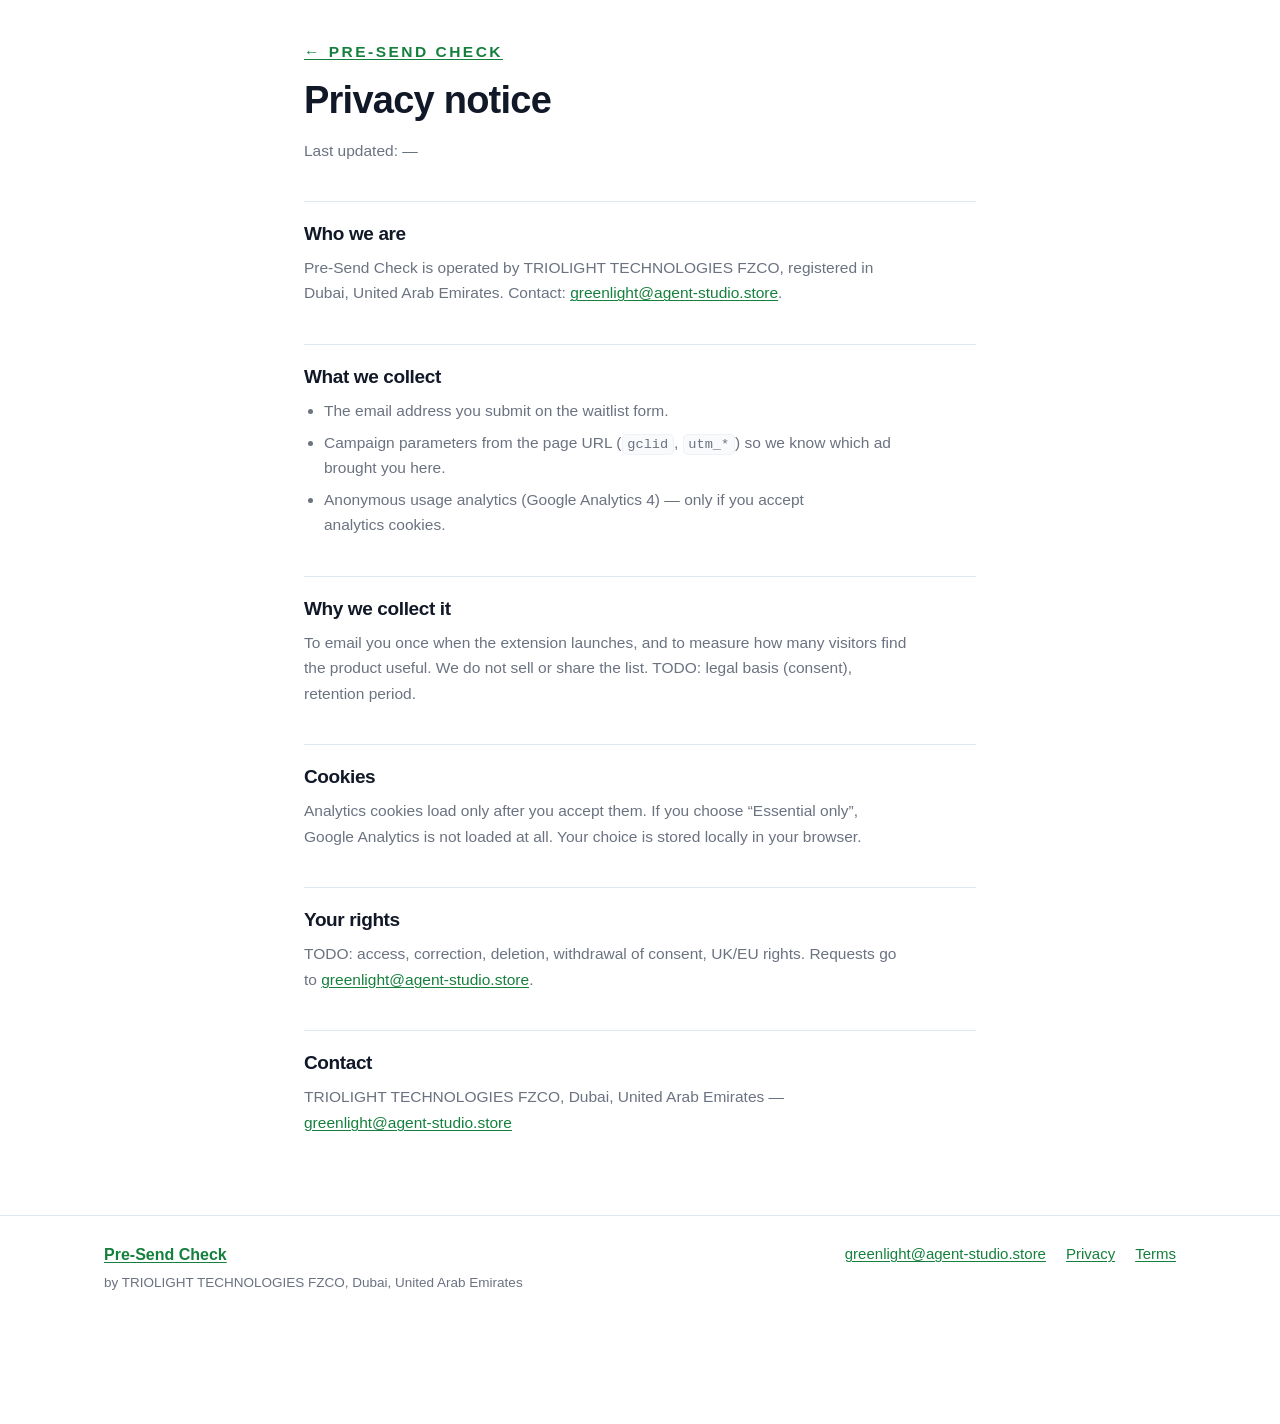
==== commit 5f9e78ba: "Реквизиты компании и контактная почта в футере и юр-страницах Футер на всех страницах: юрлицо TRIOLI" ====
--- a/privacy.html
+++ b/privacy.html
@@ -26,7 +26,10 @@
          Ниже — каркас с пунктами, которые обязаны быть закрыты. Проверить перед запуском. -->
 
     <h2>Who we are</h2>
-    <p>TODO: legal entity name, country of registration, contact email.</p>
+    <p>
+      Pre-Send Check is operated by TRIOLIGHT TECHNOLOGIES FZCO, registered in Dubai,
+      United Arab Emirates. Contact: <a href="mailto:greenlight@agent-studio.store">greenlight@agent-studio.store</a>.
+    </p>
 
     <h2>What we collect</h2>
     <ul>
@@ -50,17 +53,25 @@
     </p>
 
     <h2>Your rights</h2>
-    <p>TODO: access, correction, deletion, withdrawal of consent, how to request it (email), UK/EU rights.</p>
+    <p>TODO: access, correction, deletion, withdrawal of consent, UK/EU rights. Requests go to
+      <a href="mailto:greenlight@agent-studio.store">greenlight@agent-studio.store</a>.</p>
 
     <h2>Contact</h2>
-    <p>TODO: contact email.</p>
+    <p>
+      TRIOLIGHT TECHNOLOGIES FZCO, Dubai, United Arab Emirates —
+      <a href="mailto:greenlight@agent-studio.store">greenlight@agent-studio.store</a>
+    </p>
   </div>
 </section>
 
 <footer class="footer">
   <div class="container footer__inner">
-    <p class="footer__brand"><a href="/">Pre-Send Check</a></p>
+    <div>
+      <p class="footer__brand"><a href="/">Pre-Send Check</a></p>
+      <p class="footer__legal">by TRIOLIGHT TECHNOLOGIES FZCO, Dubai, United Arab Emirates</p>
+    </div>
     <nav class="footer__links">
+      <a href="mailto:greenlight@agent-studio.store">greenlight@agent-studio.store</a>
       <a href="privacy.html">Privacy</a>
       <a href="terms.html">Terms</a>
     </nav>
--- a/assets/css/main.css
+++ b/assets/css/main.css
@@ -434,7 +434,9 @@
 }
 .footer__inner { display: flex; justify-content: space-between; gap: 16px; flex-wrap: wrap; }
 .footer__brand { font-weight: 650; margin: 0; }
-.footer__links { display: flex; gap: 20px; font-size: 15px; }
+/* Юрлицо — обязательная строка для модерации Ads, но не должна спорить с брендом. */
+.footer__legal { color: var(--text-soft); font-size: 13.5px; margin: 4px 0 0; }
+.footer__links { display: flex; gap: 20px; font-size: 15px; flex-wrap: wrap; }
 
 /* ============================================================
    ДЕМО — главный блок страницы, весь визуальный акцент здесь
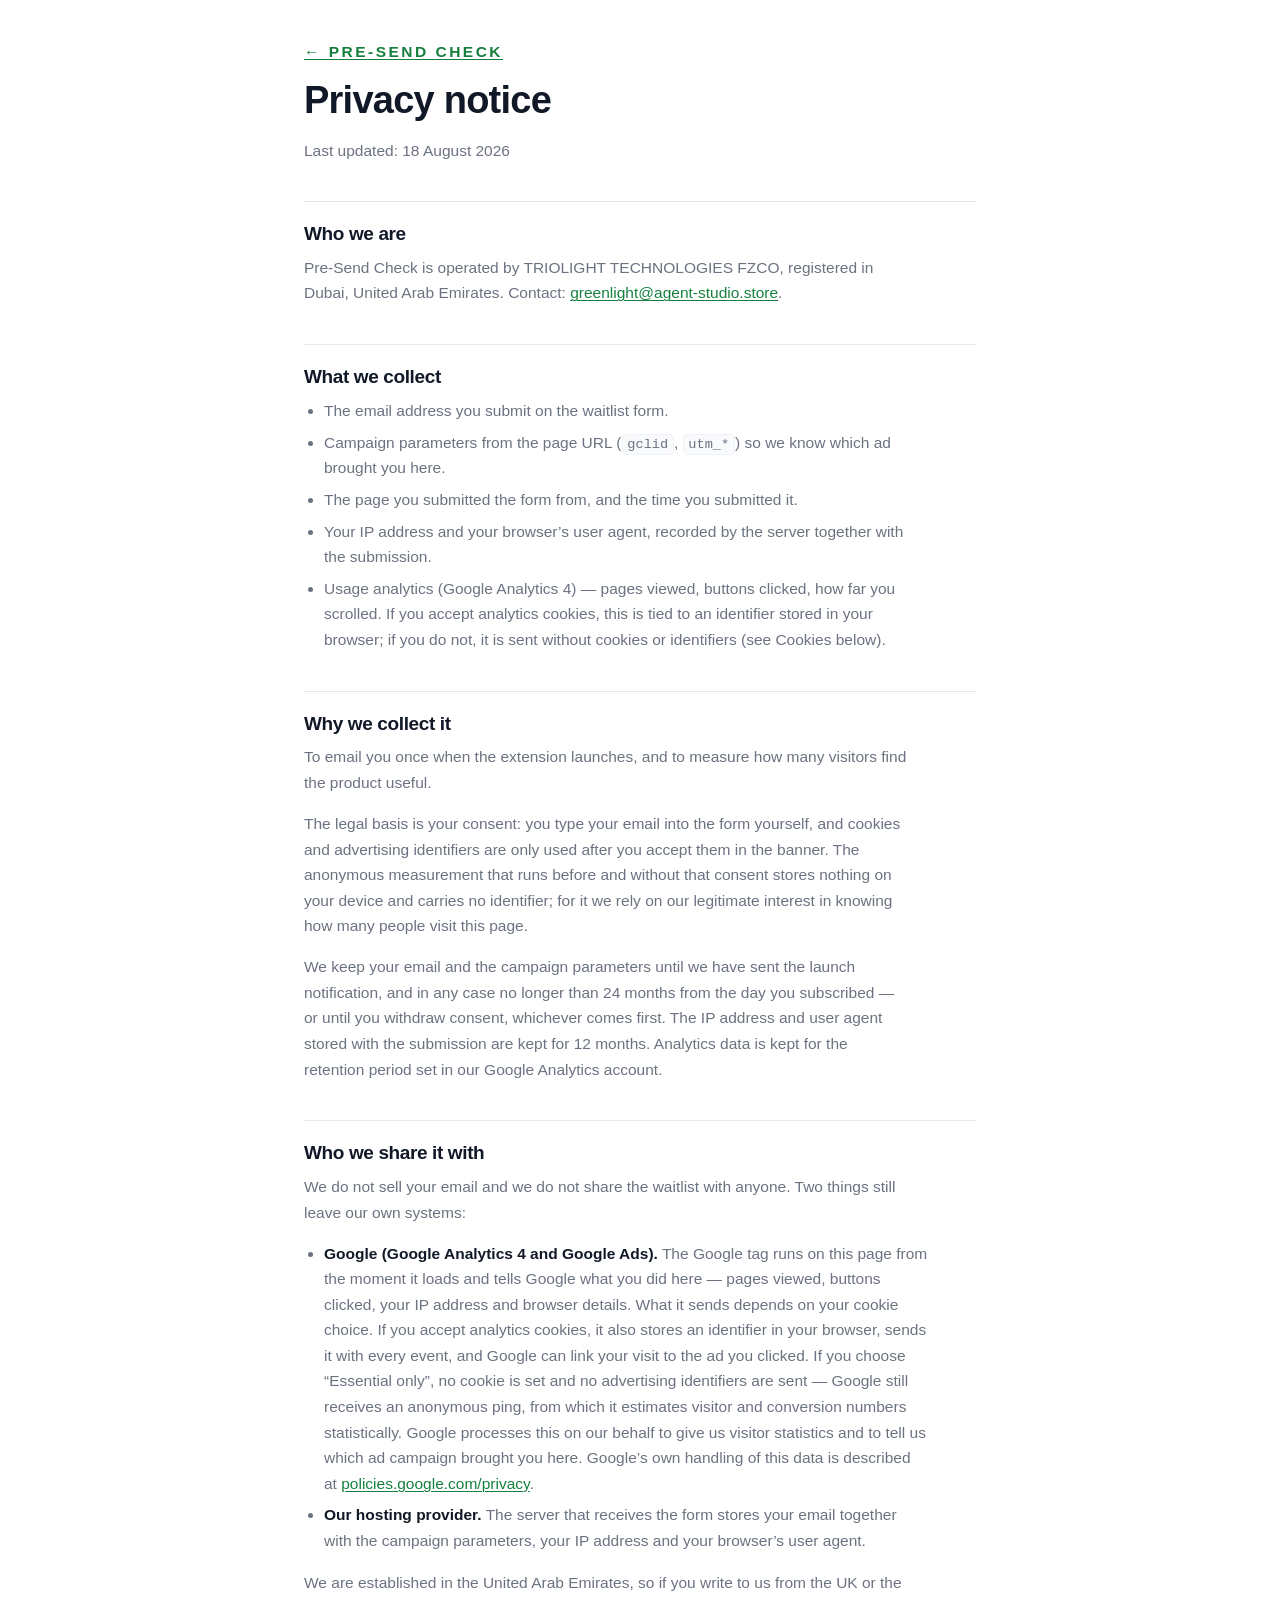
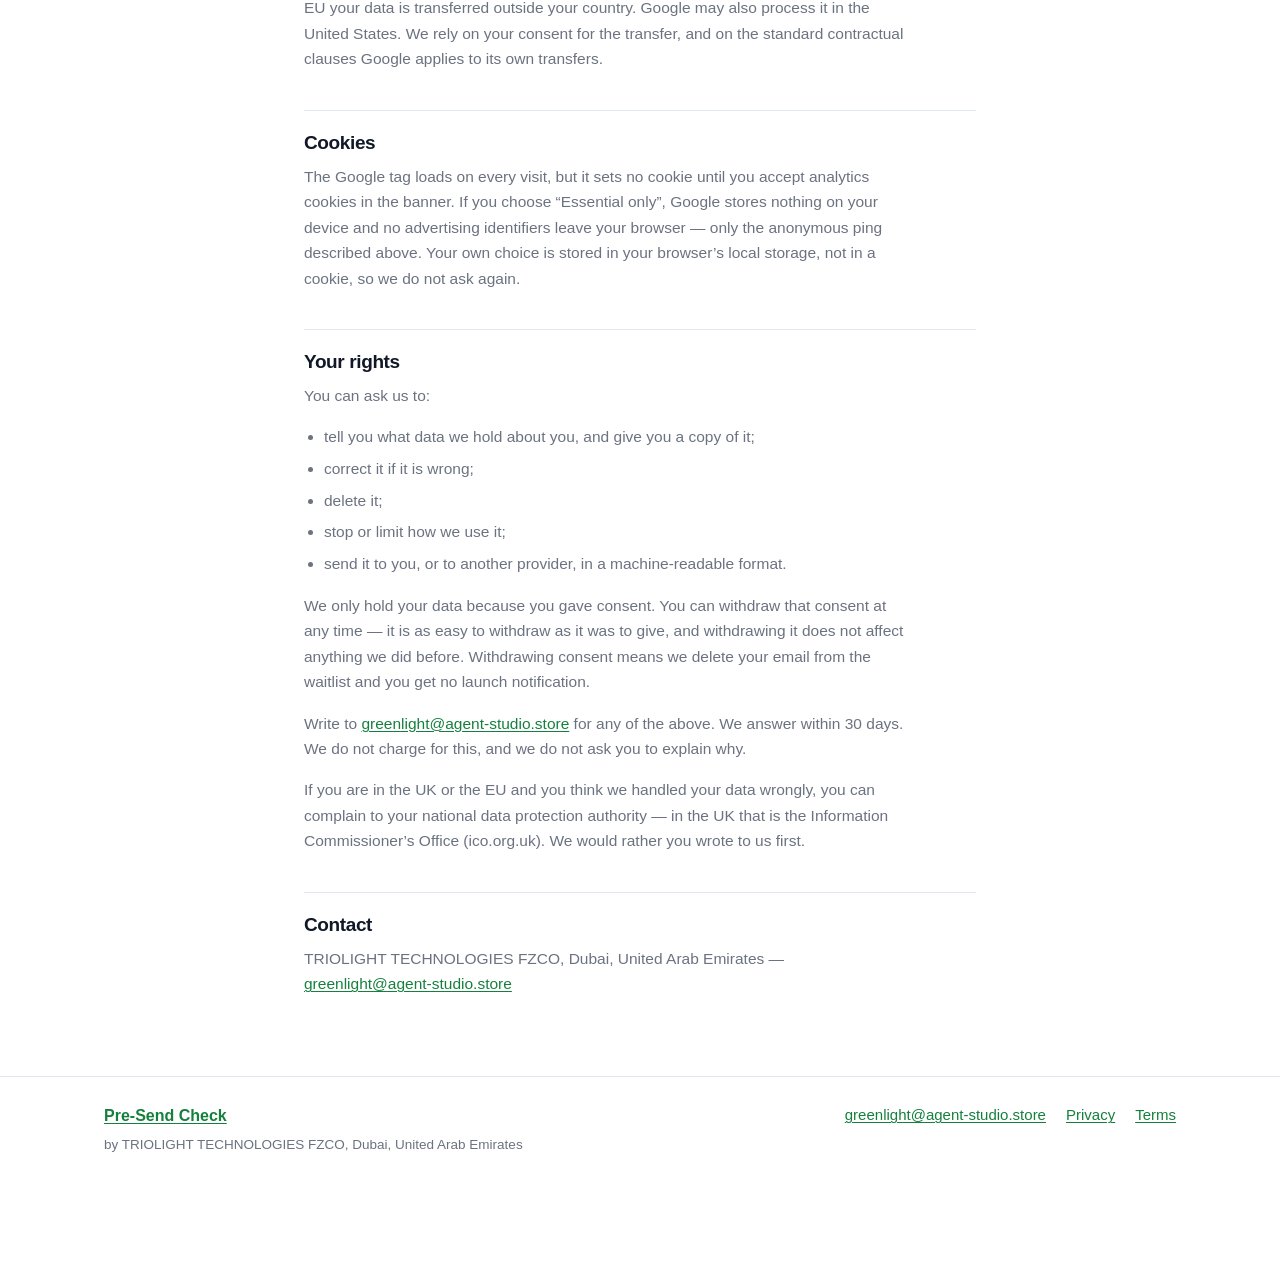
==== commit 86b1abee: "Юридические тексты privacy и terms заполнены Правовое основание, сроки хранения, состав собираемых д" ====
--- a/privacy.html
+++ b/privacy.html
@@ -20,10 +20,7 @@
   <div class="container" style="max-width: 720px;">
     <p class="eyebrow"><a href="/">← Pre-Send Check</a></p>
     <h1>Privacy notice</h1>
-    <p class="section__lead">Last updated: <!-- TODO: дата публикации --> —</p>
-
-    <!-- TODO ЮРИДИЧЕСКИЙ ТЕКСТ. Без него Google Ads не пропустит модерацию.
-         Ниже — каркас с пунктами, которые обязаны быть закрыты. Проверить перед запуском. -->
+    <p class="section__lead">Last updated: 18 August 2026</p>
 
     <h2>Who we are</h2>
     <p>
@@ -36,25 +33,99 @@
       <li>The email address you submit on the waitlist form.</li>
       <li>Campaign parameters from the page URL (<code>gclid</code>, <code>utm_*</code>) so we know
         which ad brought you here.</li>
-      <li>Anonymous usage analytics (Google Analytics 4) — only if you accept analytics cookies.</li>
+      <li>The page you submitted the form from, and the time you submitted it.</li>
+      <li>Your IP address and your browser’s user agent, recorded by the server together with the
+        submission.</li>
+      <li>Usage analytics (Google Analytics 4) — pages viewed, buttons clicked, how far you
+        scrolled. If you accept analytics cookies, this is tied to an identifier stored in your
+        browser; if you do not, it is sent without cookies or identifiers (see Cookies below).</li>
     </ul>
 
     <h2>Why we collect it</h2>
     <p>
       To email you once when the extension launches, and to measure how many visitors find the
-      product useful. We do not sell or share the list. TODO: legal basis (consent), retention
-      period.
+      product useful.
+    </p>
+    <p>
+      The legal basis is your consent: you type your email into the form yourself, and cookies
+      and advertising identifiers are only used after you accept them in the banner. The anonymous
+      measurement that runs before and without that consent stores nothing on your device and
+      carries no identifier; for it we rely on our legitimate interest in knowing how many people
+      visit this page.
+    </p>
+    <p>
+      We keep your email and the campaign parameters until we have sent the launch notification,
+      and in any case no longer than 24 months from the day you subscribed — or until you withdraw
+      consent, whichever comes first. The IP address and user agent stored with the submission are
+      kept for 12 months. Analytics data is kept for the retention period set in our Google
+      Analytics account.
+    </p>
+
+    <h2>Who we share it with</h2>
+    <p>
+      We do not sell your email and we do not share the waitlist with anyone. Two things still
+      leave our own systems:
+    </p>
+    <ul>
+      <li>
+        <strong>Google (Google Analytics 4 and Google Ads).</strong> The Google tag runs on this
+        page from the moment it loads and tells Google what you did here — pages viewed, buttons
+        clicked, your IP address and browser details. What it sends depends on your cookie choice.
+        If you accept analytics cookies, it also stores an identifier in your browser, sends it
+        with every event, and Google can link your visit to the ad you clicked. If you choose
+        “Essential only”, no cookie is set and no advertising identifiers are sent — Google still
+        receives an anonymous ping, from which it estimates visitor and conversion numbers
+        statistically. Google processes this on our behalf to give us visitor statistics and to
+        tell us which ad campaign brought you here. Google’s own handling of this data is
+        described at
+        <a href="https://policies.google.com/privacy" rel="noopener">policies.google.com/privacy</a>.
+      </li>
+      <li>
+        <strong>Our hosting provider.</strong> The server that receives the form stores your email
+        together with the campaign parameters, your IP address and your browser’s user agent.
+      </li>
+    </ul>
+    <p>
+      We are established in the United Arab Emirates, so if you write to us from the UK or the EU
+      your data is transferred outside your country. Google may also process it in the United
+      States. We rely on your consent for the transfer, and on the standard contractual clauses
+      Google applies to its own transfers.
     </p>
 
     <h2>Cookies</h2>
     <p>
-      Analytics cookies load only after you accept them. If you choose “Essential only”, Google
-      Analytics is not loaded at all. Your choice is stored locally in your browser.
+      The Google tag loads on every visit, but it sets no cookie until you accept analytics
+      cookies in the banner. If you choose “Essential only”, Google stores nothing on your device
+      and no advertising identifiers leave your browser — only the anonymous ping described above.
+      Your own choice is stored in your browser’s local storage, not in a cookie, so we do not ask
+      again.
     </p>
 
     <h2>Your rights</h2>
-    <p>TODO: access, correction, deletion, withdrawal of consent, UK/EU rights. Requests go to
-      <a href="mailto:greenlight@agent-studio.store">greenlight@agent-studio.store</a>.</p>
+    <p>You can ask us to:</p>
+    <ul>
+      <li>tell you what data we hold about you, and give you a copy of it;</li>
+      <li>correct it if it is wrong;</li>
+      <li>delete it;</li>
+      <li>stop or limit how we use it;</li>
+      <li>send it to you, or to another provider, in a machine-readable format.</li>
+    </ul>
+    <p>
+      We only hold your data because you gave consent. You can withdraw that consent at any time —
+      it is as easy to withdraw as it was to give, and withdrawing it does not affect anything we
+      did before. Withdrawing consent means we delete your email from the waitlist and you get no
+      launch notification.
+    </p>
+    <p>
+      Write to <a href="mailto:greenlight@agent-studio.store">greenlight@agent-studio.store</a> for
+      any of the above. We answer within 30 days. We do not charge for this, and we do not ask you
+      to explain why.
+    </p>
+    <p>
+      If you are in the UK or the EU and you think we handled your data wrongly, you can complain
+      to your national data protection authority — in the UK that is the Information
+      Commissioner’s Office (ico.org.uk). We would rather you wrote to us first.
+    </p>
 
     <h2>Contact</h2>
     <p>
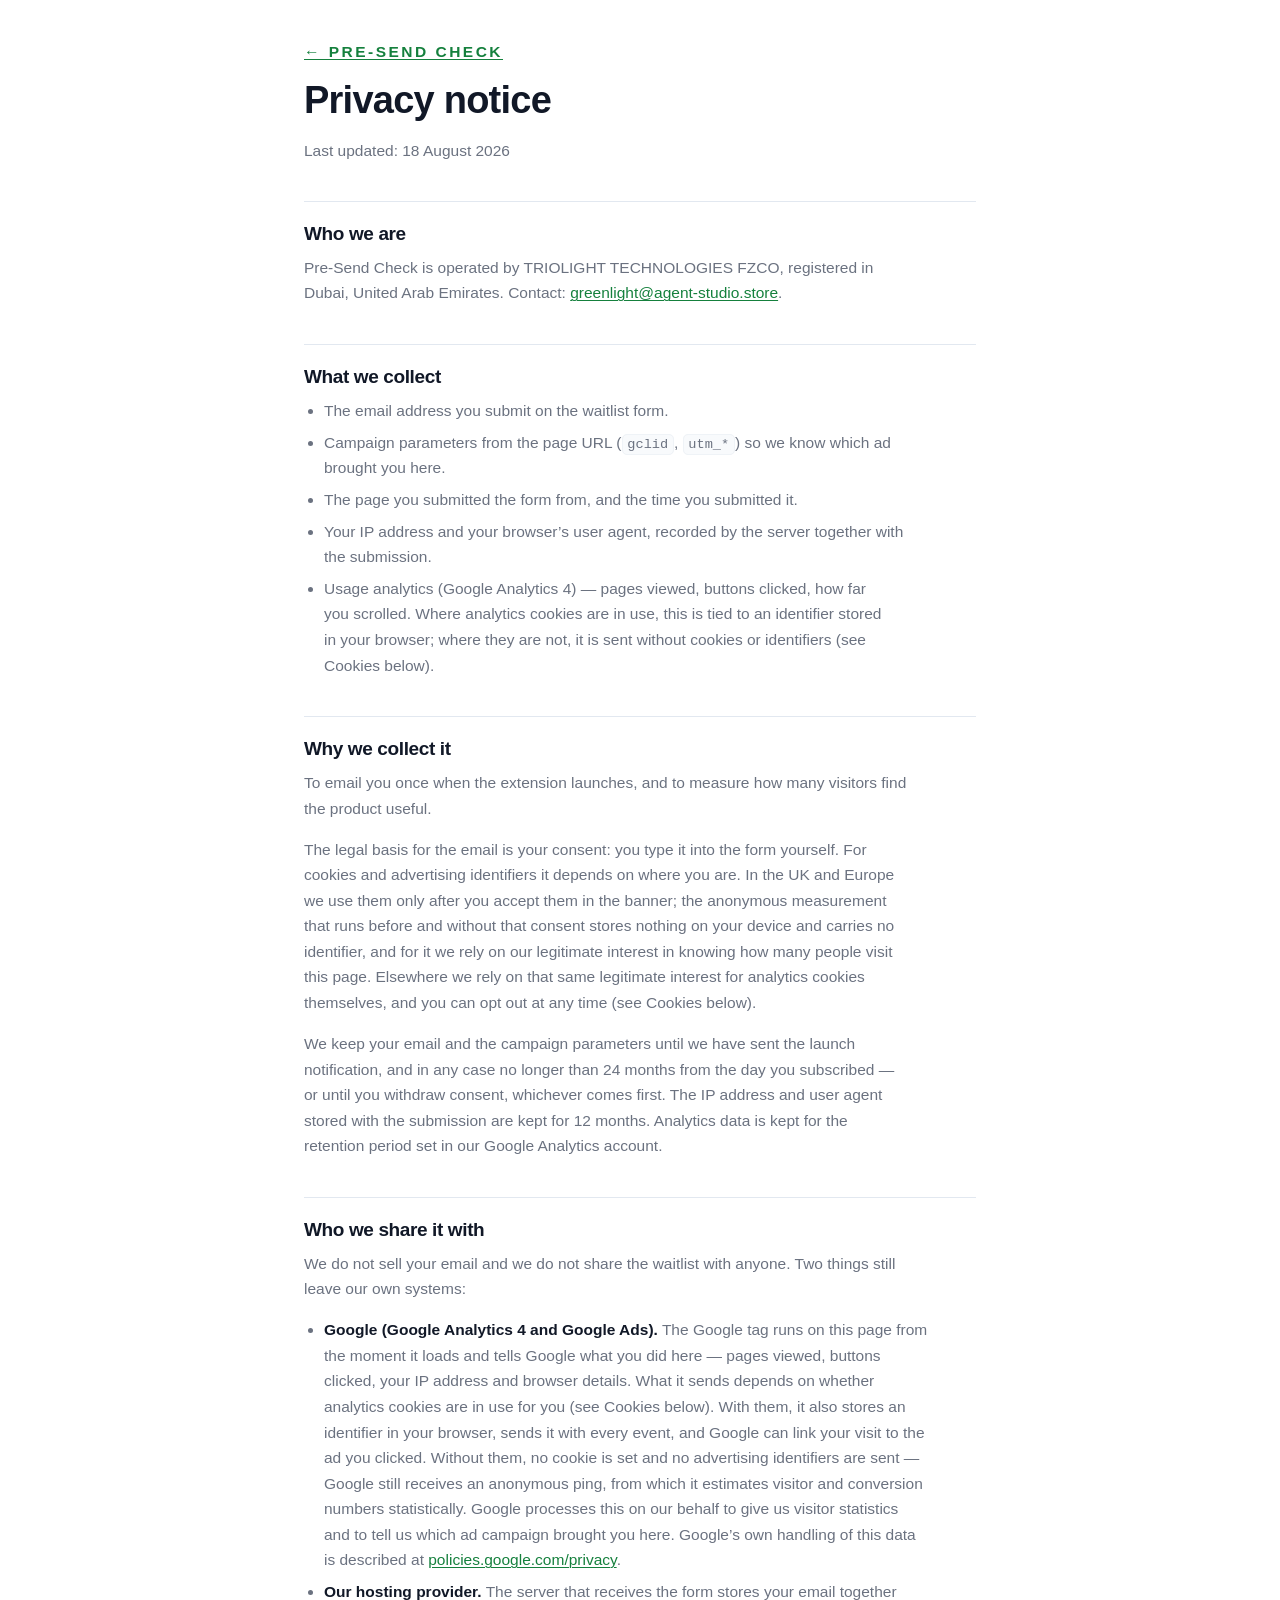
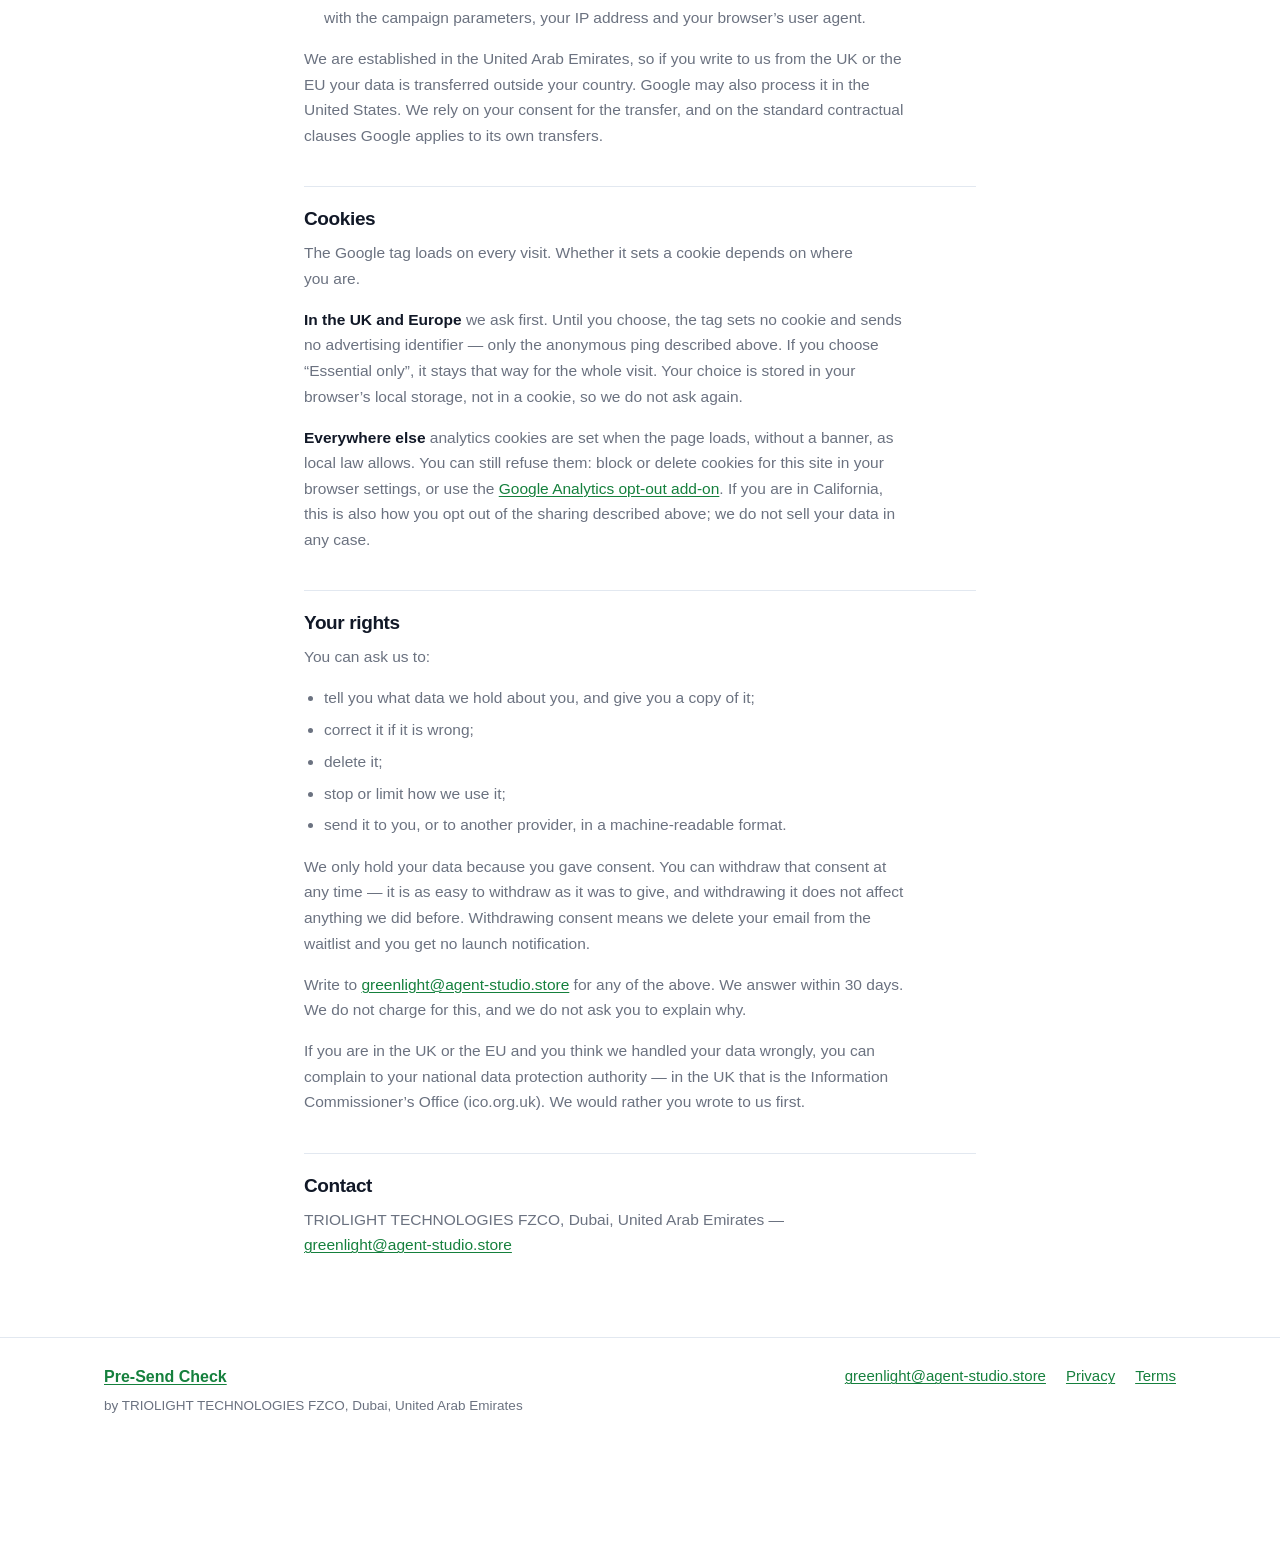
==== commit 52792011: "Согласие спрашивается только там, где обязано Рынки — США, Канада, Австралия, UK. Предварительное со" ====
--- a/privacy.html
+++ b/privacy.html
@@ -37,8 +37,9 @@
       <li>Your IP address and your browser’s user agent, recorded by the server together with the
         submission.</li>
       <li>Usage analytics (Google Analytics 4) — pages viewed, buttons clicked, how far you
-        scrolled. If you accept analytics cookies, this is tied to an identifier stored in your
-        browser; if you do not, it is sent without cookies or identifiers (see Cookies below).</li>
+        scrolled. Where analytics cookies are in use, this is tied to an identifier stored in your
+        browser; where they are not, it is sent without cookies or identifiers (see Cookies
+        below).</li>
     </ul>
 
     <h2>Why we collect it</h2>
@@ -47,11 +48,13 @@
       product useful.
     </p>
     <p>
-      The legal basis is your consent: you type your email into the form yourself, and cookies
-      and advertising identifiers are only used after you accept them in the banner. The anonymous
-      measurement that runs before and without that consent stores nothing on your device and
-      carries no identifier; for it we rely on our legitimate interest in knowing how many people
-      visit this page.
+      The legal basis for the email is your consent: you type it into the form yourself. For
+      cookies and advertising identifiers it depends on where you are. In the UK and Europe we use
+      them only after you accept them in the banner; the anonymous measurement that runs before
+      and without that consent stores nothing on your device and carries no identifier, and for it
+      we rely on our legitimate interest in knowing how many people visit this page. Elsewhere we
+      rely on that same legitimate interest for analytics cookies themselves, and you can opt out
+      at any time (see Cookies below).
     </p>
     <p>
       We keep your email and the campaign parameters until we have sent the launch notification,
@@ -70,11 +73,11 @@
       <li>
         <strong>Google (Google Analytics 4 and Google Ads).</strong> The Google tag runs on this
         page from the moment it loads and tells Google what you did here — pages viewed, buttons
-        clicked, your IP address and browser details. What it sends depends on your cookie choice.
-        If you accept analytics cookies, it also stores an identifier in your browser, sends it
-        with every event, and Google can link your visit to the ad you clicked. If you choose
-        “Essential only”, no cookie is set and no advertising identifiers are sent — Google still
-        receives an anonymous ping, from which it estimates visitor and conversion numbers
+        clicked, your IP address and browser details. What it sends depends on whether analytics
+        cookies are in use for you (see Cookies below). With them, it also stores an identifier in
+        your browser, sends it with every event, and Google can link your visit to the ad you
+        clicked. Without them, no cookie is set and no advertising identifiers are sent — Google
+        still receives an anonymous ping, from which it estimates visitor and conversion numbers
         statistically. Google processes this on our behalf to give us visitor statistics and to
         tell us which ad campaign brought you here. Google’s own handling of this data is
         described at
@@ -94,11 +97,21 @@
 
     <h2>Cookies</h2>
     <p>
-      The Google tag loads on every visit, but it sets no cookie until you accept analytics
-      cookies in the banner. If you choose “Essential only”, Google stores nothing on your device
-      and no advertising identifiers leave your browser — only the anonymous ping described above.
-      Your own choice is stored in your browser’s local storage, not in a cookie, so we do not ask
-      again.
+      The Google tag loads on every visit. Whether it sets a cookie depends on where you are.
+    </p>
+    <p>
+      <strong>In the UK and Europe</strong> we ask first. Until you choose, the tag sets no cookie
+      and sends no advertising identifier — only the anonymous ping described above. If you choose
+      “Essential only”, it stays that way for the whole visit. Your choice is stored in your
+      browser’s local storage, not in a cookie, so we do not ask again.
+    </p>
+    <p>
+      <strong>Everywhere else</strong> analytics cookies are set when the page loads, without a
+      banner, as local law allows. You can still refuse them: block or delete cookies for this site
+      in your browser settings, or use the
+      <a href="https://tools.google.com/dlpage/gaoptout" rel="noopener">Google Analytics opt-out
+      add-on</a>. If you are in California, this is also how you opt out of the sharing described
+      above; we do not sell your data in any case.
     </p>
 
     <h2>Your rights</h2>
